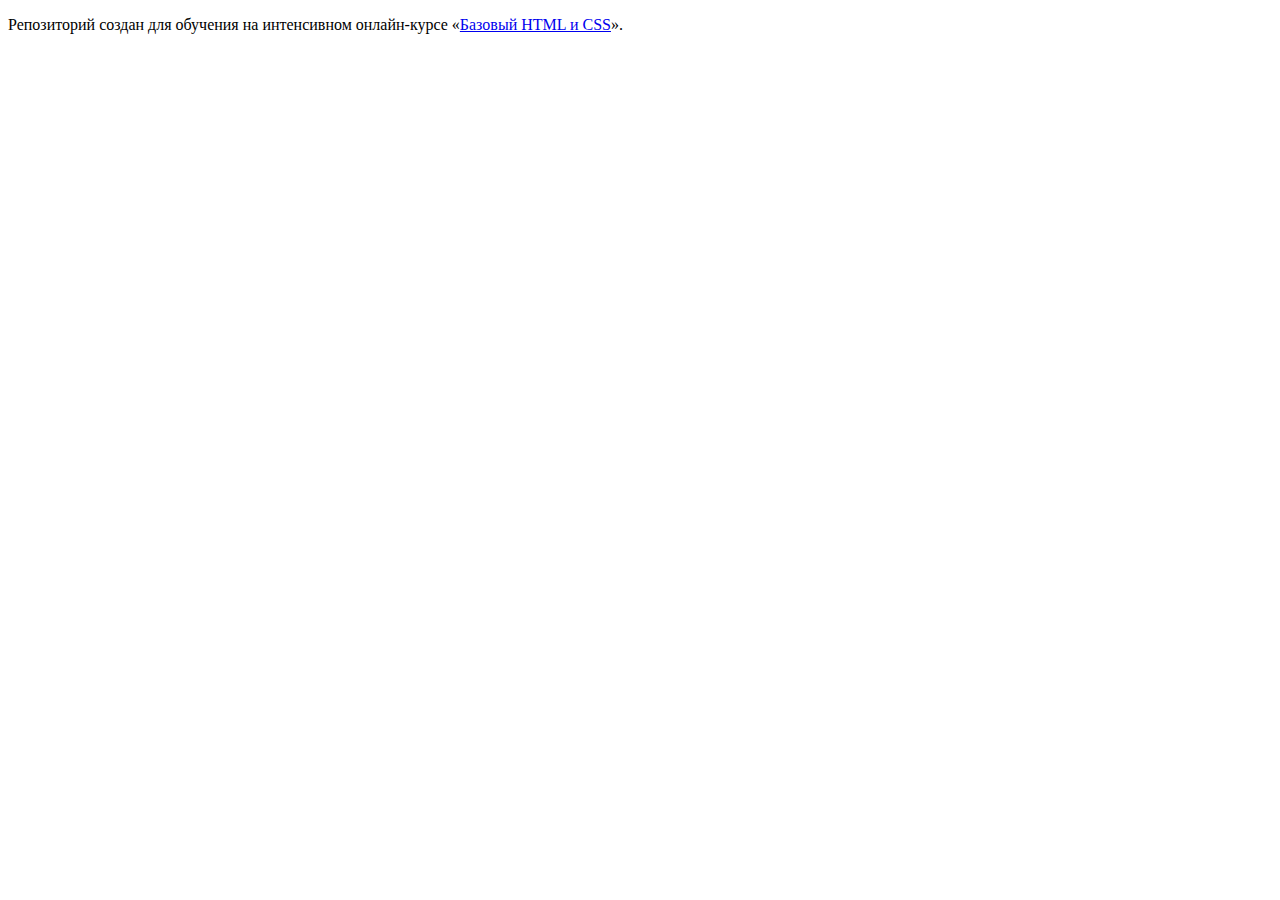
==== index.html @ eceef2c5 ":hatching_chick:" ====
<!DOCTYPE html>
<html lang="ru">
  <head>
    <meta charset="utf-8">
    <title>HTML Academy: Глейси</title>
  </head>
  <body>

    <p>Репозиторий создан для обучения на интенсивном онлайн‑курсе «<a href="https://htmlacademy.ru/intensive">Базовый HTML и CSS</a>».</p>

  </body>
</html>
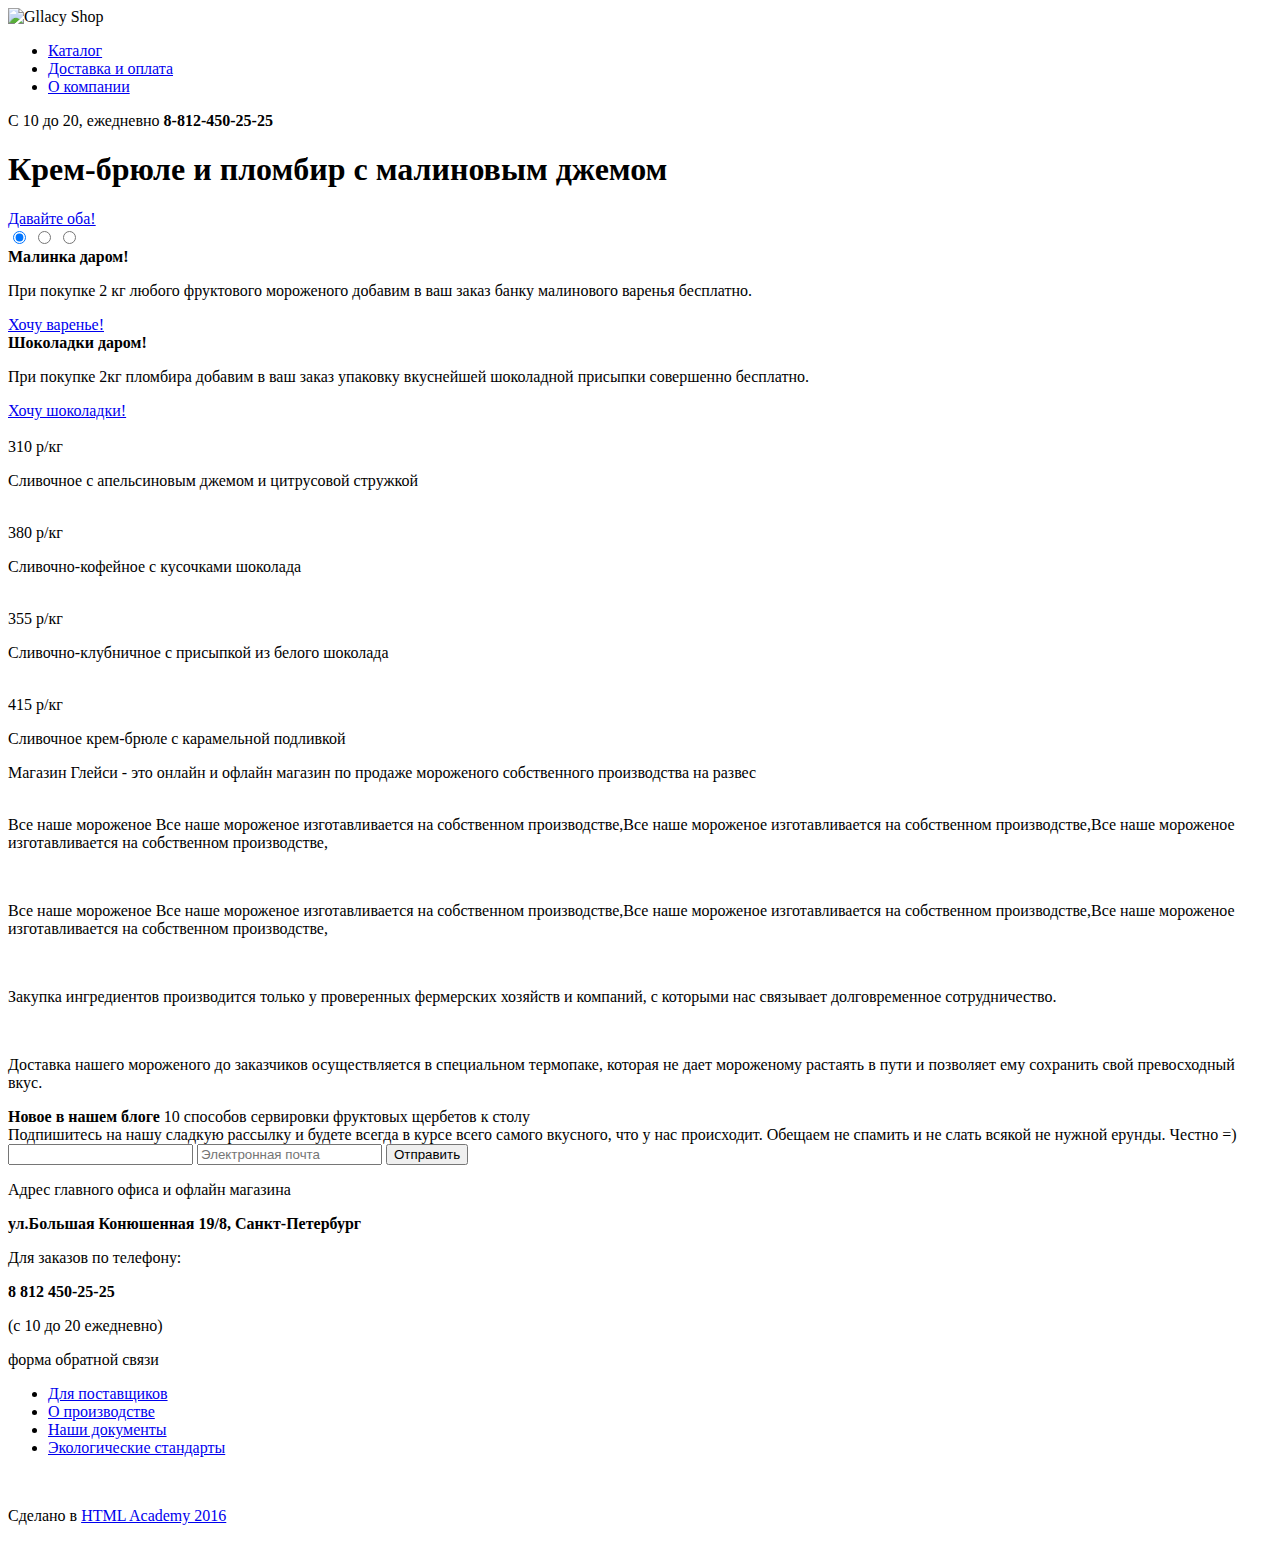
==== commit 2def6d0a: "Разметка" ====
--- a/index.html
+++ b/index.html
@@ -5,8 +5,162 @@
     <title>HTML Academy: Глейси</title>
   </head>
   <body>
+    <header class="main-header">
+      <div class="container">
+        <div class="logo-img">
+          <img src="#" alt="Gllacy Shop">
+        </div>
+        <nav>
+          <ul>
+            <li><a href="#">Каталог</a></li>
+            <li><a href="#">Доставка и оплата</a></li>
+            <li><a href="#">О компании</a></li>
+          </ul>
+        </nav>
+        <div class="search-block"></div>
+        <div class="login-block"></div>
+        <div class="basket-block"></div>
+        <p class="contact-info">
+          С 10 до 20, ежедневно
+          <b>8-812-450-25-25</b>
+        </p>
+        
+    </header>
+    <div class="container">
+      <h1>Крем-брюле и пломбир с малиновым джемом</h1>
+        <a href="#" class="btn">Давайте оба!</a>
+      
 
-    <p>Репозиторий создан для обучения на интенсивном онлайн‑курсе «<a href="https://htmlacademy.ru/intensive">Базовый HTML и CSS</a>».</p>
+    <div class="slider">
+            <input type="radio" id="btn-1" name="toggle" checked>
+            <input type="radio" id="btn-2" name="toggle">
+            <input type="radio" id="btn-3" name="toggle">
+            <div class="slider-controls">
+                <label for="btn-1"></label>
+                <label for="btn-2"></label>
+                <label for="btn-3"></label>
+         </div>
+            <div class="slides">
+               <div class="slide">
+                </div>
+               <div class="slide">
+                </div>
+               <div class="slide">
+                </div>
+            </div>
+    </div>
+
+    <div class="banner banner-left">
+      <b>Малинка даром!</b>
+      <p>При покупке 2 кг любого фруктового мороженого добавим
+        в ваш заказ банку малинового варенья бесплатно.</p>
+      <a href="#" class="btn">Хочу варенье!</a>
+    </div>
+    <div class="banner banner-right">
+      <b>Шоколадки даром!</b>
+      <p>При покупке 2кг пломбира добавим в ваш заказ упаковку
+        вкуснейшей шоколадной присыпки совершенно бесплатно.</p>
+      <a href="#" class="btn">Хочу шоколадки!</a>
+    </div>
+
+    <div class="products">
+      <div class="product"><img src="#" alt=""><img src="" alt="">
+        <div class="product-price">310 р/кг</div>
+        <p class="product-title">Сливочное с апельсиновым 
+          джемом и цитрусовой стружкой</p>
+      </div>
+      <div class="product"><img src="#" alt=""><img src="" alt="">
+        <div class="product-price">380 р/кг</div>
+        <p class="product-title">Сливочно-кофейное с кусочками 
+          шоколада</p>
+      </div>
+      <div class="product"><img src="#" alt=""><img src="" alt="">
+        <div class="product-price">355 р/кг</div>
+        <p class="product-title">Сливочно-клубничное с присыпкой 
+          из белого шоколада</p>
+      </div>
+      <div class="product"><img src="#" alt=""><img src="" alt="">
+        <div class="product-price">415 р/кг</div>
+        <p class="product-title">Сливочное крем-брюле с карамельной
+          подливкой</p>
+      </div>
+    </div>
+
+    <section class="about">
+      <div class="section-title">Магазин Глейси - это онлайн и офлайн 
+        магазин по продаже мороженого собственного производства на развес</div>
+        <div class="about-item"><img src="" alt="">
+          <p>Все наше мороженое Все наше мороженое изготавливается на собственном производстве,Все наше мороженое изготавливается на собственном производстве,Все наше мороженое изготавливается на собственном производстве,</p>
+        </div>
+        <div class="about-item"><img src="" alt="">
+          <p>Все наше мороженое Все наше мороженое изготавливается на собственном производстве,Все наше мороженое изготавливается на собственном производстве,Все наше мороженое изготавливается на собственном производстве,</p>
+        </div>
+        <div class="about-item"><img src="" alt="">
+          <p>Закупка ингредиентов  производится только у проверенных фермерских хозяйств и компаний, с которыми нас связывает долговременное сотрудничество.</p>
+        </div>
+        <div class="about-item"><img src="" alt="">
+          <p>Доставка нашего мороженого до заказчиков осуществляется в специальном термопаке, которая не дает мороженому растаять в пути и позволяет ему сохранить свой превосходный вкус.</p>
+        </div>
+    </section>
+
+    <div class="from-blog">
+      <b>Новое в нашем блоге</b>
+      <a class="from-blog-title">10 способов сервировки
+        фруктовых щербетов к столу</a>
+    </div>
+
+    <div class="subscribe">
+      Подпишитесь на нашу сладкую рассылку и будете всегда в курсе всего самого вкусного, что у нас происходит. Обещаем не спамить и не слать всякой не нужной ерунды. Честно =) 
+      <form action="#">
+        <input type="text">
+        <input class="text" type="text" id="check1" placeholder="Электронная почта">
+        <button class="btn">Отправить</button>
+      </form>
+    </div>
+
+    
+    <div id="map" class="map">               
+    </div>
+
+    <div class="contacts-map">
+      <p>Адрес главного офиса и офлайн магазина</p>
+      <b>ул.Большая Конюшенная 19/8, Санкт-Петербург</b>
+      <p>Для заказов по телефону:</p>
+      <b>8 812 450-25-25</b>
+      <p>(с 10 до 20 ежедневно)</p>
+
+      <div class="btn">форма обратной связи</div>
+    </div>
+    </div>
+
+    <footer class="main-footer">
+      <div class="container">
+      <div class="social">
+        <a href=""></a>
+        <a href=""></a>
+        <a href=""></a>
+        <a href=""></a>
+      </div>
+      
+
+      <div class="footer-nav">
+        <ul>
+          <li><a href="#">Для поставщиков</a></li>
+          <li><a href="#">О производстве</a></li>
+          <li><a href="#">Наши документы</a></li>
+          <li><a href="#">Экологические стандарты</a></li>
+        </ul>
+      </div>
+
+      <div class="dev">
+        <a href="" class="logo"><img src="" alt=""></a>
+        <p>Сделано в <a href="#">HTML Academy 2016</a></p>
+      </div>
+      </div>
+    </footer>
+
+
+
 
   </body>
 </html>
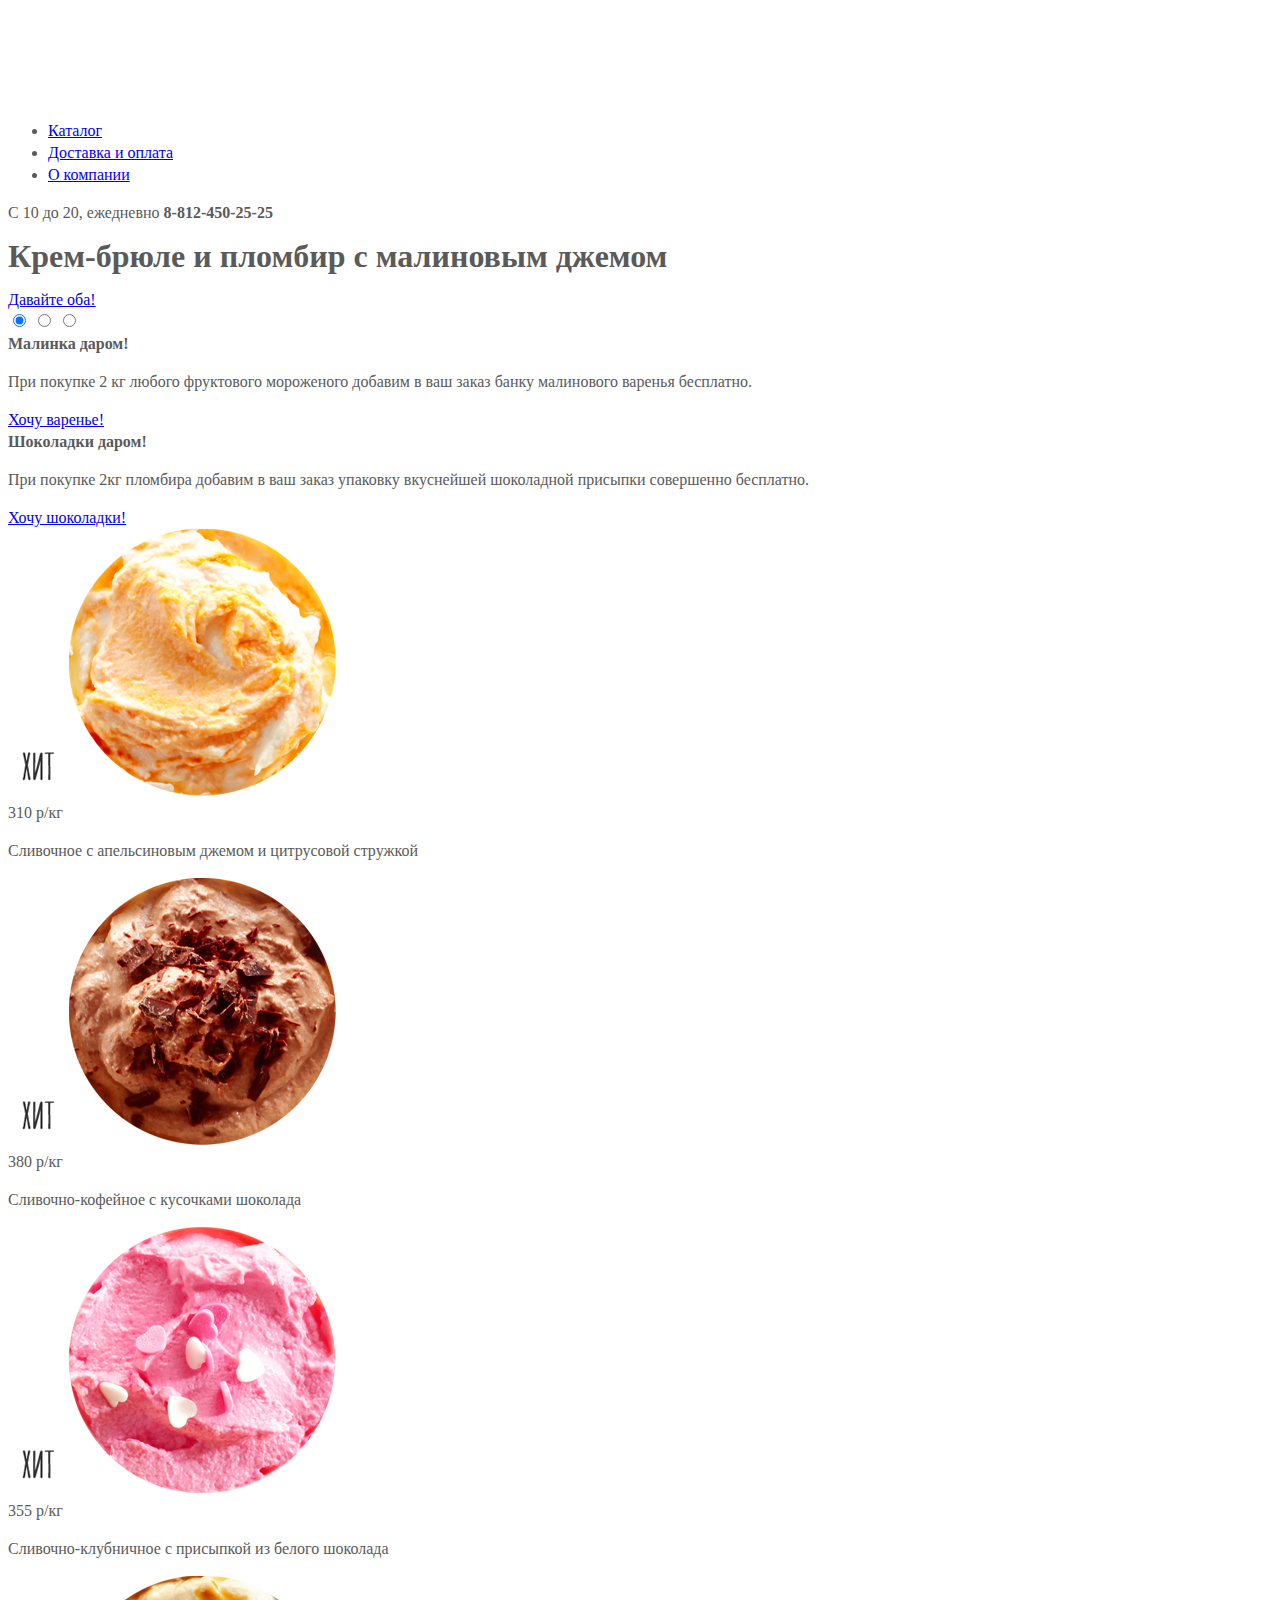
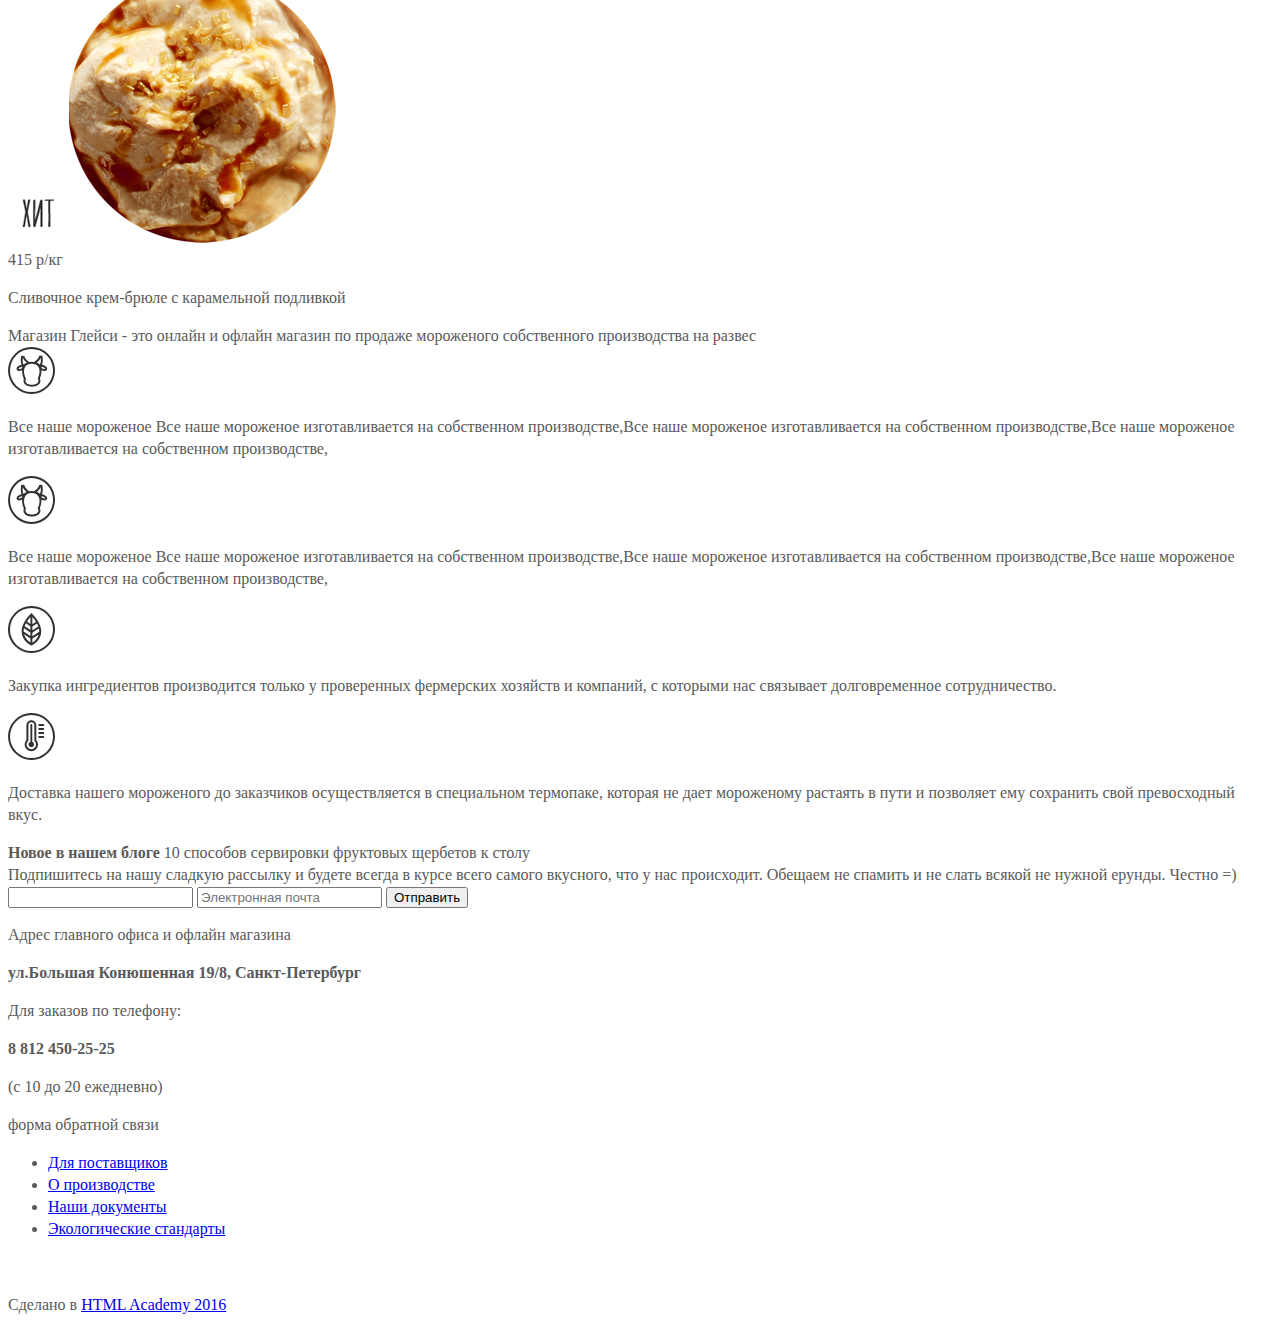
==== commit a062636a: "Нарезала макет" ====
--- a/index.html
+++ b/index.html
@@ -3,12 +3,13 @@
   <head>
     <meta charset="utf-8">
     <title>HTML Academy: Глейси</title>
+    <link href="css/style.css" rel="stylesheet">
   </head>
   <body>
     <header class="main-header">
       <div class="container">
         <div class="logo-img">
-          <img src="#" alt="Gllacy Shop">
+          <img src="img/logo.svg" alt="Gllacy Shop" width="160" height="90">
         </div>
         <nav>
           <ul>
@@ -64,22 +65,22 @@
     </div>
 
     <div class="products">
-      <div class="product"><img src="#" alt=""><img src="" alt="">
+      <div class="product"><img src="img/hit.png" alt=""><img src="img/1.png" alt="">
         <div class="product-price">310 р/кг</div>
         <p class="product-title">Сливочное с апельсиновым 
           джемом и цитрусовой стружкой</p>
       </div>
-      <div class="product"><img src="#" alt=""><img src="" alt="">
+      <div class="product"><img src="img/hit.png" alt=""><img src="img/2.png" alt="">
         <div class="product-price">380 р/кг</div>
         <p class="product-title">Сливочно-кофейное с кусочками 
           шоколада</p>
       </div>
-      <div class="product"><img src="#" alt=""><img src="" alt="">
+      <div class="product"><img src="img/hit.png" alt=""><img src="img/3.png" alt="">
         <div class="product-price">355 р/кг</div>
         <p class="product-title">Сливочно-клубничное с присыпкой 
           из белого шоколада</p>
       </div>
-      <div class="product"><img src="#" alt=""><img src="" alt="">
+      <div class="product"><img src="img/hit.png" alt=""><img src="img/4.png" alt="">
         <div class="product-price">415 р/кг</div>
         <p class="product-title">Сливочное крем-брюле с карамельной
           подливкой</p>
@@ -89,16 +90,16 @@
     <section class="about">
       <div class="section-title">Магазин Глейси - это онлайн и офлайн 
         магазин по продаже мороженого собственного производства на развес</div>
-        <div class="about-item"><img src="" alt="">
+        <div class="about-item"><img src="img/cow.svg" alt="">
           <p>Все наше мороженое Все наше мороженое изготавливается на собственном производстве,Все наше мороженое изготавливается на собственном производстве,Все наше мороженое изготавливается на собственном производстве,</p>
         </div>
-        <div class="about-item"><img src="" alt="">
+        <div class="about-item"><img src="img/cow.svg" alt="">
           <p>Все наше мороженое Все наше мороженое изготавливается на собственном производстве,Все наше мороженое изготавливается на собственном производстве,Все наше мороженое изготавливается на собственном производстве,</p>
         </div>
-        <div class="about-item"><img src="" alt="">
+        <div class="about-item"><img src="img/sheet.svg" alt="">
           <p>Закупка ингредиентов  производится только у проверенных фермерских хозяйств и компаний, с которыми нас связывает долговременное сотрудничество.</p>
         </div>
-        <div class="about-item"><img src="" alt="">
+        <div class="about-item"><img src="img/thermometer.svg" alt="">
           <p>Доставка нашего мороженого до заказчиков осуществляется в специальном термопаке, которая не дает мороженому растаять в пути и позволяет ему сохранить свой превосходный вкус.</p>
         </div>
     </section>
--- a/css/style.css
+++ b/css/style.css
@@ -0,0 +1,6 @@
+body {
+	font-size: 16px;
+	line-height: 22px;
+	color: #5a5a5a;
+	font-style: "Roboto", "Arial";
+}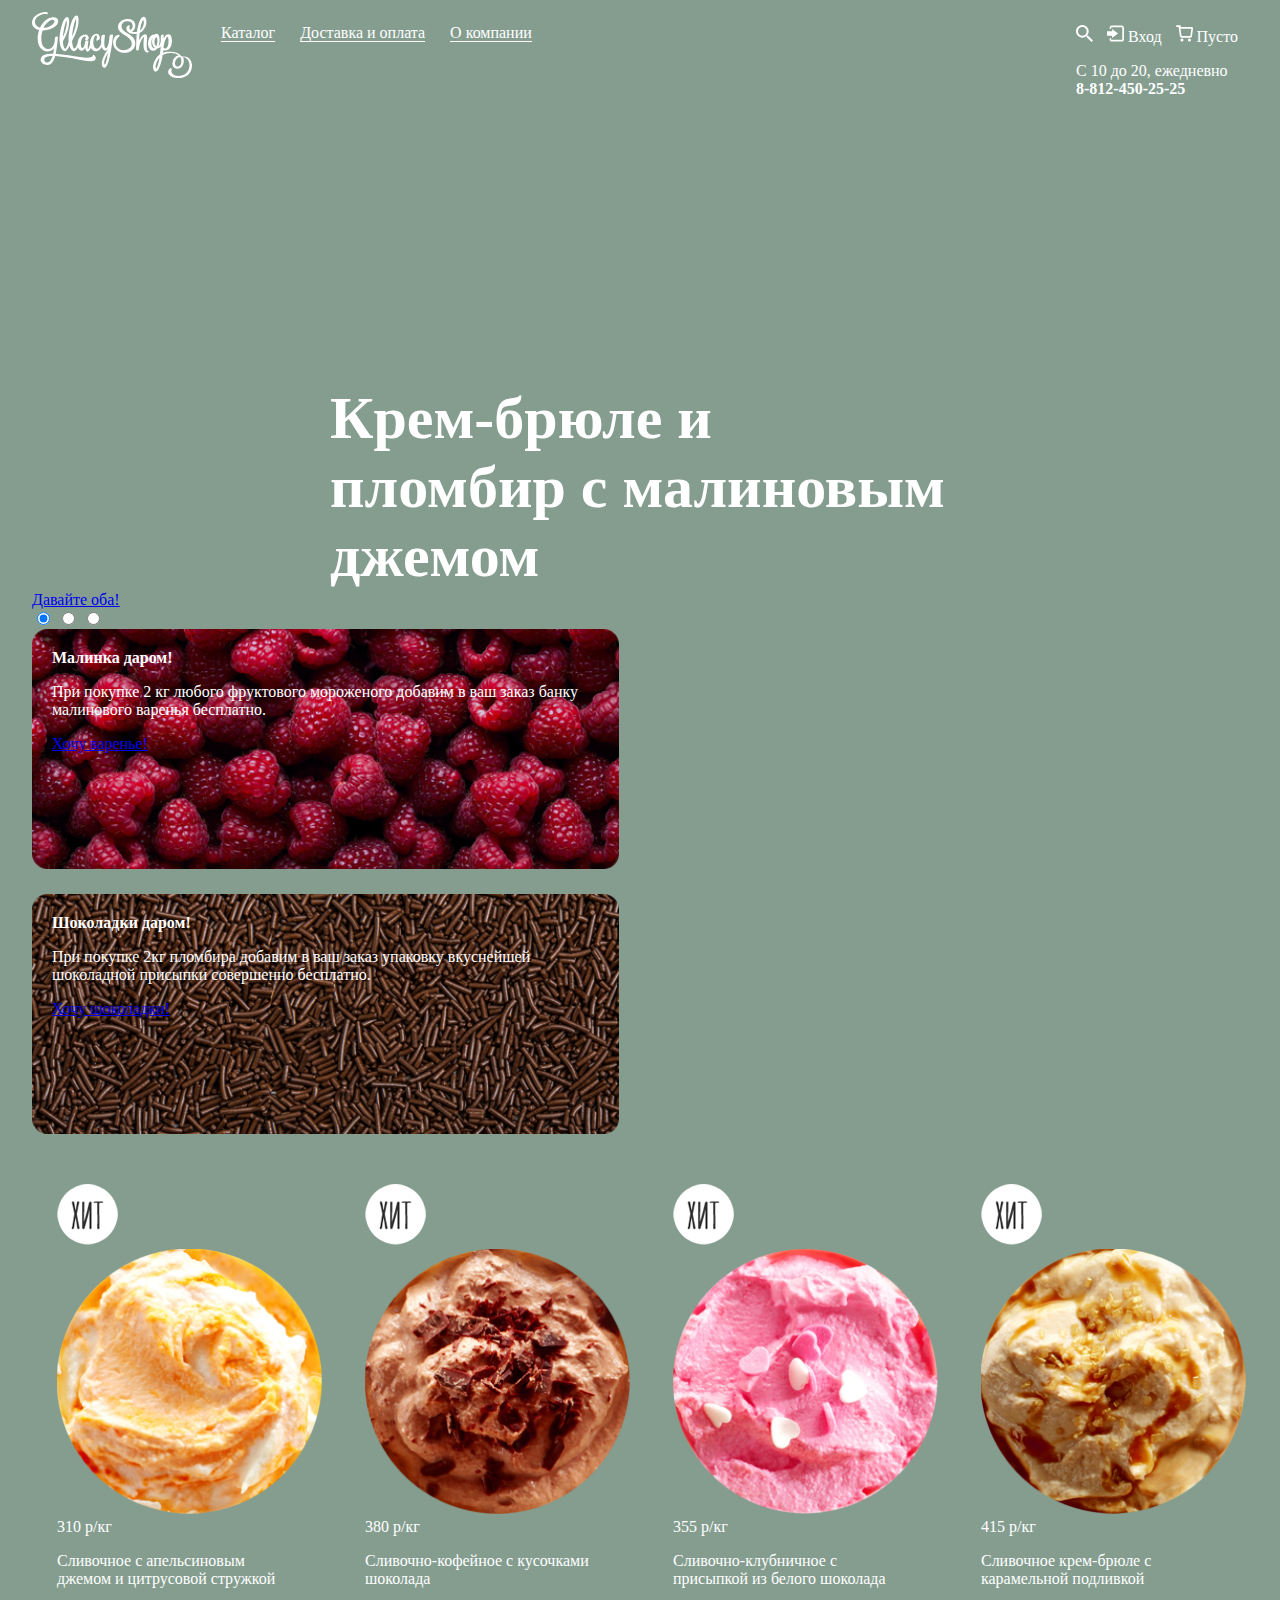
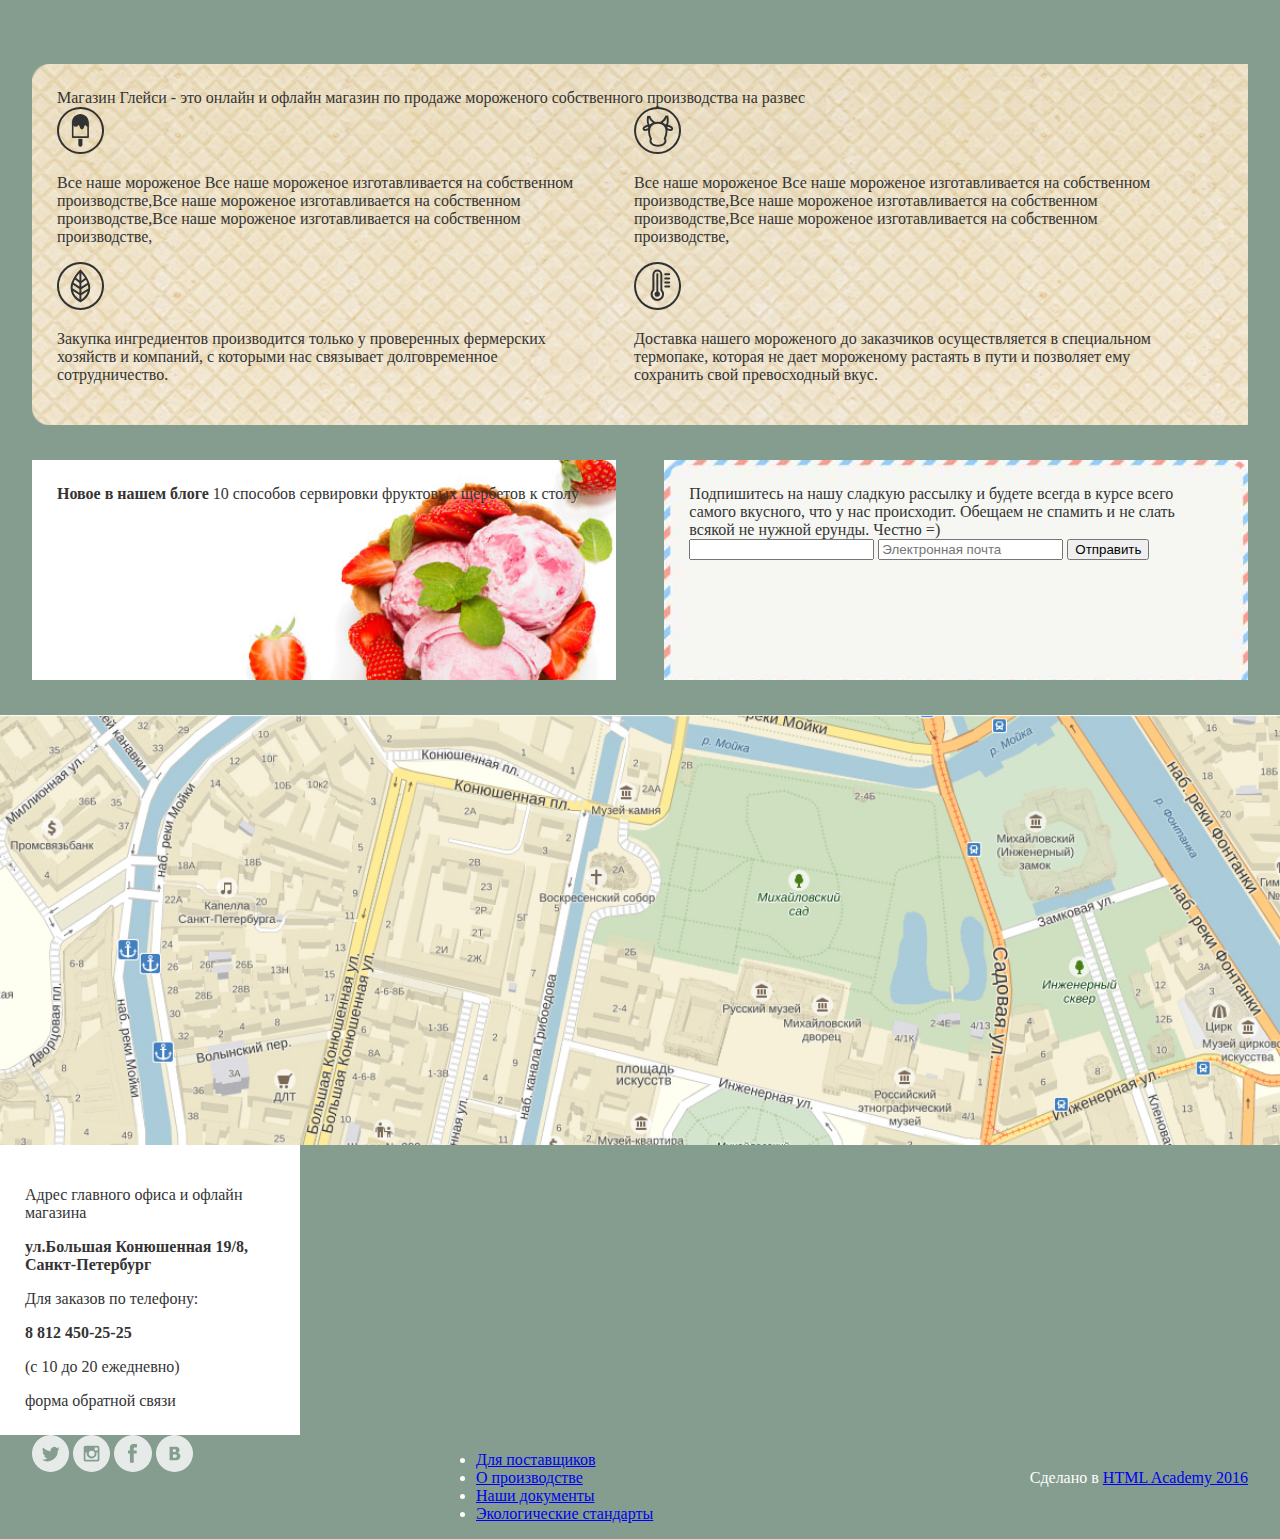
==== commit b8a1cafc: "Создала сетки" ====
--- a/index.html
+++ b/index.html
@@ -7,29 +7,41 @@
   </head>
   <body>
     <header class="main-header">
-      <div class="container">
+      <div class="container clearfix">
+        <div class="header-left">
         <div class="logo-img">
           <img src="img/logo.svg" alt="Gllacy Shop" width="160" height="90">
         </div>
-        <nav>
+        <nav class="main-navigation">
           <ul>
-            <li><a href="#">Каталог</a></li>
+            <li><a href="catalog.html">Каталог</a></li>
             <li><a href="#">Доставка и оплата</a></li>
             <li><a href="#">О компании</a></li>
           </ul>
         </nav>
-        <div class="search-block"></div>
-        <div class="login-block"></div>
-        <div class="basket-block"></div>
+        </div>
+        <div class="header-right">
+        <div class="header-right-block search-block">
+          <img src="img/lupa.svg" alt="search" width="17" height="17">
+        </div>
+        <div class="header-right-block login-block">
+          <img src="img/into.svg" alt="search" width="17" height="17">
+          <span>Вход</span>
+        </div>
+        <div class="header-right-block basket-block">
+          <img src="img/basket.svg" alt="search" width="17" height="17">
+          <span>Пусто</span>
+        </div>    
         <p class="contact-info">
-          С 10 до 20, ежедневно
+          С 10 до 20, ежедневно <br>
           <b>8-812-450-25-25</b>
         </p>
+        </div>
         
     </header>
-    <div class="container">
+    <div class="container clearfix">
       <h1>Крем-брюле и пломбир с малиновым джемом</h1>
-        <a href="#" class="btn">Давайте оба!</a>
+        <a href="#" class="btn main-btn">Давайте оба!</a>
       
 
     <div class="slider">
@@ -65,22 +77,22 @@
     </div>
 
     <div class="products">
-      <div class="product"><img src="img/hit.png" alt=""><img src="img/1.png" alt="">
+      <div class="product"><img src="img/hit.png" alt=""><img src="img/1.png" width="265" height="265" alt="">
         <div class="product-price">310 р/кг</div>
         <p class="product-title">Сливочное с апельсиновым 
           джемом и цитрусовой стружкой</p>
       </div>
-      <div class="product"><img src="img/hit.png" alt=""><img src="img/2.png" alt="">
+      <div class="product"><img src="img/hit.png" alt=""><img src="img/2.png" width="265" height="265" alt="">
         <div class="product-price">380 р/кг</div>
         <p class="product-title">Сливочно-кофейное с кусочками 
           шоколада</p>
       </div>
-      <div class="product"><img src="img/hit.png" alt=""><img src="img/3.png" alt="">
+      <div class="product"><img src="img/hit.png" alt=""><img src="img/3.png" width="265" height="265" alt="">
         <div class="product-price">355 р/кг</div>
         <p class="product-title">Сливочно-клубничное с присыпкой 
           из белого шоколада</p>
       </div>
-      <div class="product"><img src="img/hit.png" alt=""><img src="img/4.png" alt="">
+      <div class="product"><img src="img/hit.png" alt=""><img src="img/4.png" width="265" height="265" alt="">
         <div class="product-price">415 р/кг</div>
         <p class="product-title">Сливочное крем-брюле с карамельной
           подливкой</p>
@@ -90,7 +102,7 @@
     <section class="about">
       <div class="section-title">Магазин Глейси - это онлайн и офлайн 
         магазин по продаже мороженого собственного производства на развес</div>
-        <div class="about-item"><img src="img/cow.svg" alt="">
+        <div class="about-item"><img src="img/icecream.svg" alt="">
           <p>Все наше мороженое Все наше мороженое изготавливается на собственном производстве,Все наше мороженое изготавливается на собственном производстве,Все наше мороженое изготавливается на собственном производстве,</p>
         </div>
         <div class="about-item"><img src="img/cow.svg" alt="">
@@ -104,6 +116,7 @@
         </div>
     </section>
 
+    <div class="clearfix">
     <div class="from-blog">
       <b>Новое в нашем блоге</b>
       <a class="from-blog-title">10 способов сервировки
@@ -118,8 +131,10 @@
         <button class="btn">Отправить</button>
       </form>
     </div>
+    </div>
 
-    
+    </div>
+
     <div id="map" class="map">               
     </div>
 
@@ -132,15 +147,15 @@
 
       <div class="btn">форма обратной связи</div>
     </div>
-    </div>
+    
 
-    <footer class="main-footer">
+    <footer class="main-footer clearfix">
       <div class="container">
       <div class="social">
-        <a href=""></a>
-        <a href=""></a>
-        <a href=""></a>
-        <a href=""></a>
+        <a href=""><img src="img/tw.svg" alt=""></a>
+        <a href=""><img src="img/inst.svg" alt=""></a>
+        <a href=""><img src="img/fb.svg" alt=""></a>
+        <a href=""><img src="img/vk.svg" alt=""></a>
       </div>
       
 
--- a/css/style.css
+++ b/css/style.css
@@ -1,6 +1,234 @@
+@charset "UTF-8";
+
+ @font-face {
+  font-family: 'symbols-nerds';
+  src: url('../fonts/symbols-nerds.eot?27841936');
+  src: url('../fonts/symbols-nerds.eot?27841936#iefix') format('embedded-opentype'),
+       url('../fonts/symbols-nerds.woff?27841936') format('woff'),
+       url('../fonts/symbols-nerds.ttf?27841936') format('truetype'),
+       url('../fonts/symbols-nerds.svg?27841936#symbols-nerds') format('svg');
+  font-weight: normal;
+  font-style: normal;
+}
+
+@font-face {
+    font-family: 'robotobold';
+    src: url('../fonts/roboto/roboto-bold.eot');
+    src: url('../fonts/roboto/roboto-bold.eot?#iefix') format('embedded-opentype'),
+         url('../fonts/roboto/roboto-bold.woff') format('woff'),
+         url('../fonts/roboto/roboto-bold.ttf') format('truetype');
+    font-weight: bold;
+    font-style: normal;
+
+}
+
+@font-face {
+    font-family: 'roboto_medium';
+    src: url('../fonts/roboto/roboto-medium.eot');
+    src: url('../fonts/roboto/roboto-medium.eot?#iefix') format('embedded-opentype'),
+         url('../fonts/roboto/roboto-medium.woff') format('woff'),
+         url('../fonts/roboto/roboto-medium.ttf') format('truetype');
+    font-weight: normal;
+    font-style: normal;
+
+}
+
+@font-face {
+    font-family: 'Roboto';
+    src: url('../fonts/roboto/roboto-regular.eot');
+    src: url('../fonts/roboto/roboto-regular.eot?#iefix') format('embedded-opentype'),
+         url('../fonts/roboto/roboto-regular.woff') format('woff'),
+         url('../fonts/roboto/roboto-regular.ttf') format('truetype');
+    font-weight: normal;
+    font-style: normal;
+
+}
+
 body {
+  margin: 0px;
 	font-size: 16px;
-	line-height: 22px;
-	color: #5a5a5a;
+	color: white;
 	font-style: "Roboto", "Arial";
+	background: #849d8f;
+}
+
+.container {
+	width: 95%;
+	margin:0 auto;
+}
+
+.clearfix:after{
+  content: '';
+  display: table;
+  clear: both;
+}
+
+.header-left {
+    float: left;
+}
+
+.header-right{
+    float:right;
+    display: inline-block;
+    vertical-align: top;
+}
+
+.logo-img {
+  display: inline-block;	
+  vertical-align: top;
+  margin-right: 25px;
+}
+
+.main-navigation {
+  display: inline-block;  
+}
+
+.main-navigation a{
+    text-decoration: none;
+    color: white;
+    border-bottom: 1px white solid;
+
+}
+
+.main-navigation ul{
+    margin:0;
+    padding:0;
+    list-style:none;
+    font-size: 0px;
+
+}
+
+.main-navigation li  {
+  display: inline-block;  
+  vertical-align: top;
+  margin-right: 25px;
+  margin-top: 10px;
+  font-size: 16px;
+}
+
+.header-right-block {
+  display: inline-block;
+  vertical-align: top;
+  margin-right: 10px;
+  margin-top: 25px;
+}
+
+h1 {
+  font-size: 60px;
+  width: 51%;
+  margin: 0 auto;
+  margin-top: 270px;
+}
+
+.banner {
+  display: inline-block;
+  vertical-align: top;
+  width: 45%;
+  padding: 20px;
+  min-height: 225px;
+}
+
+.banner-left {
+  margin-right: 3.4%;
+  background: url("../img/raspberries.png") no-repeat;
+  background-size: 100%;
+}
+
+.banner-right {
+  background: url("../img/chocolate.png") no-repeat;
+  background-size: 100%; 
+}
+
+.product {
+  display: inline-block;
+  vertical-align: top;
+  width: 24%;
+  box-sizing:border-box;
+  margin-right: 1%;
+  padding: 25px;
+}
+
+.product:nth-child(4) {
+  margin-right: 0;
+}
+
+.product:nth-child(8) {
+  margin-right: 0;
+}
+
+.product:nth-child(12) {
+  margin-right: 0;
+}
+
+.products {
+  margin-bottom: 35px;
+}
+
+.about {
+  background: url("../img/wafer.png") no-repeat;
+  background-size: cover;
+  padding: 25px;
+  color: #343434;
+  margin-bottom: 35px;
+}
+
+.about-item {
+  width: 47%;
+  display: inline-block;
+  margin-right: 25px;
+}
+
+.from-blog {
+  float: left;
+  width: 48%;
+  box-sizing: border-box;
+  min-height: 220px;
+  padding: 25px;
+  margin-right: 2%;
+  margin-bottom: 35px;
+  background: url("../img/strawberry.jpg") no-repeat;
+  background-size: cover;
+  color: #343434;
+}
+
+.subscribe {
+  float: right;
+  width: 48%;
+  box-sizing: border-box;
+  min-height: 220px;
+  padding: 25px;
+  margin-bottom: 35px;
+  background: url("../img/post.jpg") no-repeat;
+  background-size: cover;
+  color: #343434;
+}
+
+.map {
+  min-height: 430px;
+  background: url("../img/map.jpg") no-repeat;
+  background-size: cover;
+}
+
+.contacts-map {
+  width: 250px;
+  padding: 25px;
+  color: #343434;
+  background: white;
+}
+
+.social {
+  float: left;
+  margin-right: 20%;
+}
+
+.footer-nav {
+  float: left;
+}
+
+.dev {
+  float: right;
+}
+
+.pagination {
+  float: right;
 }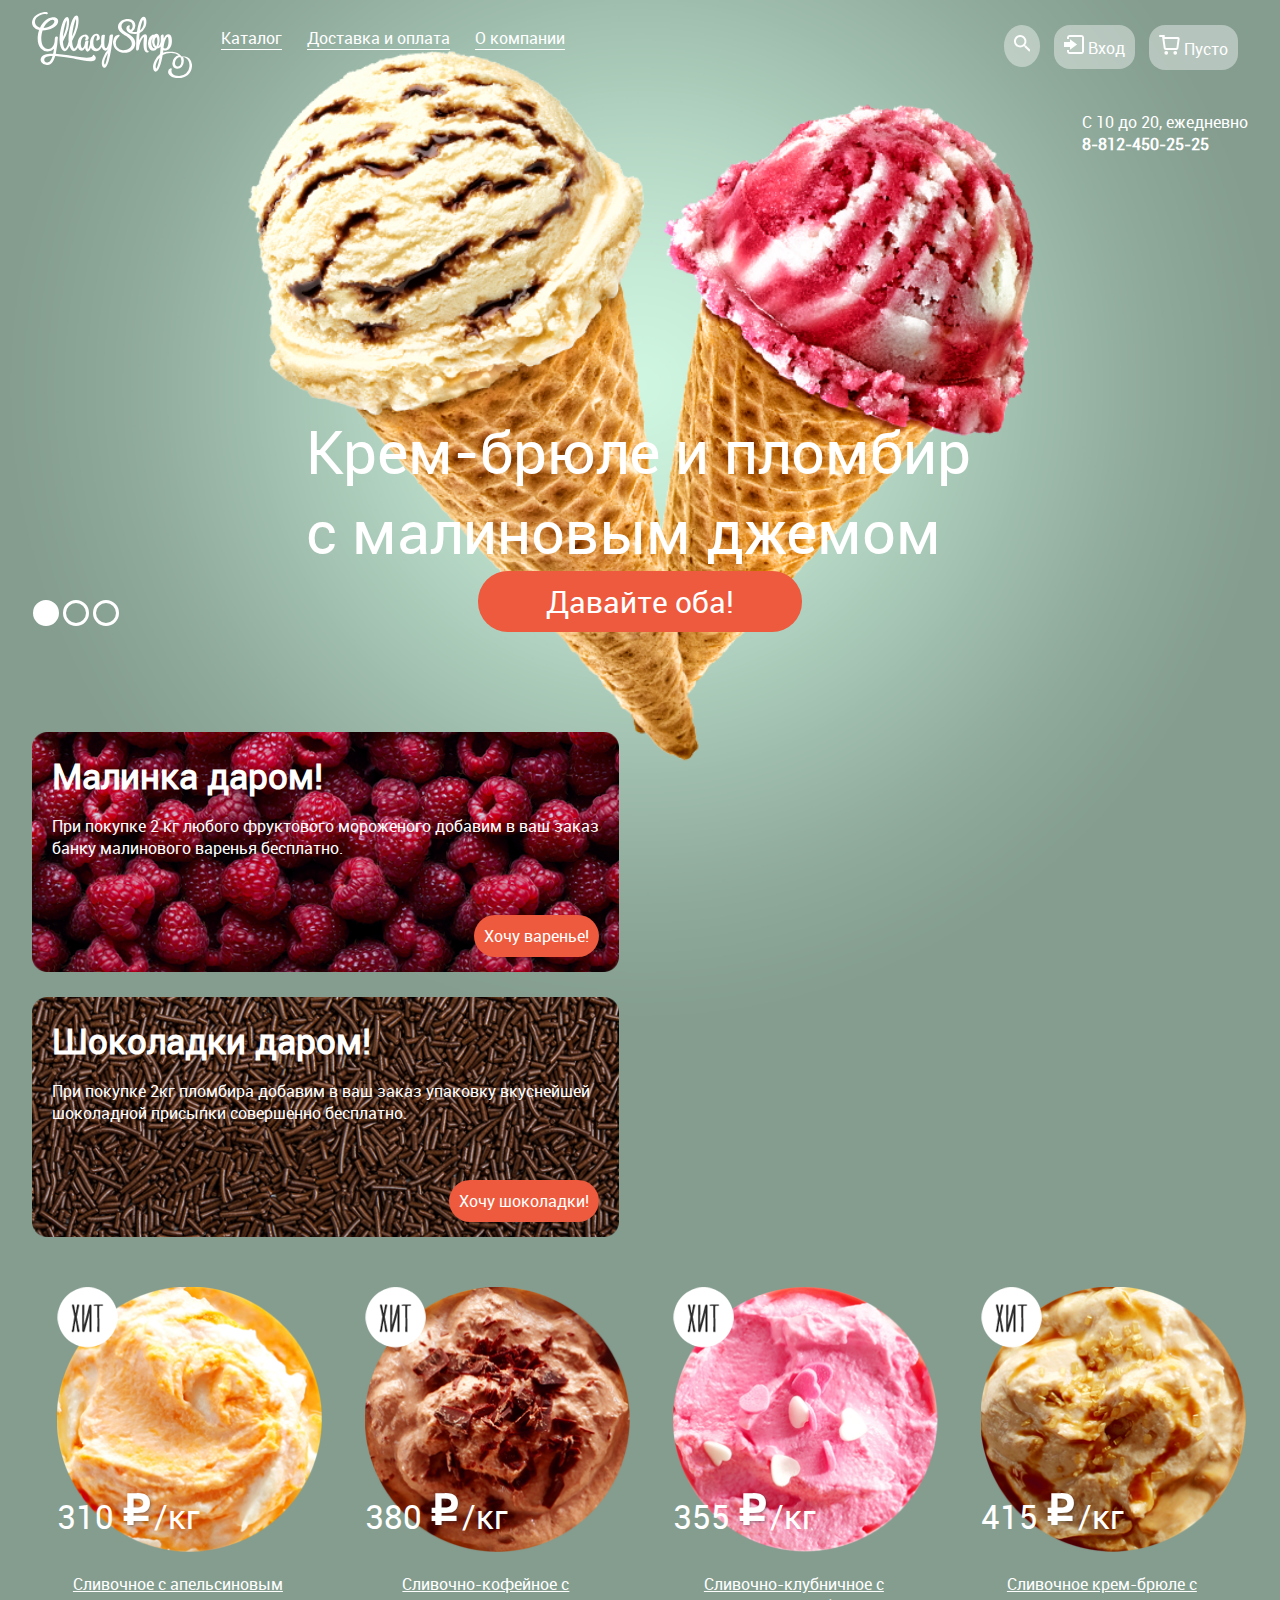
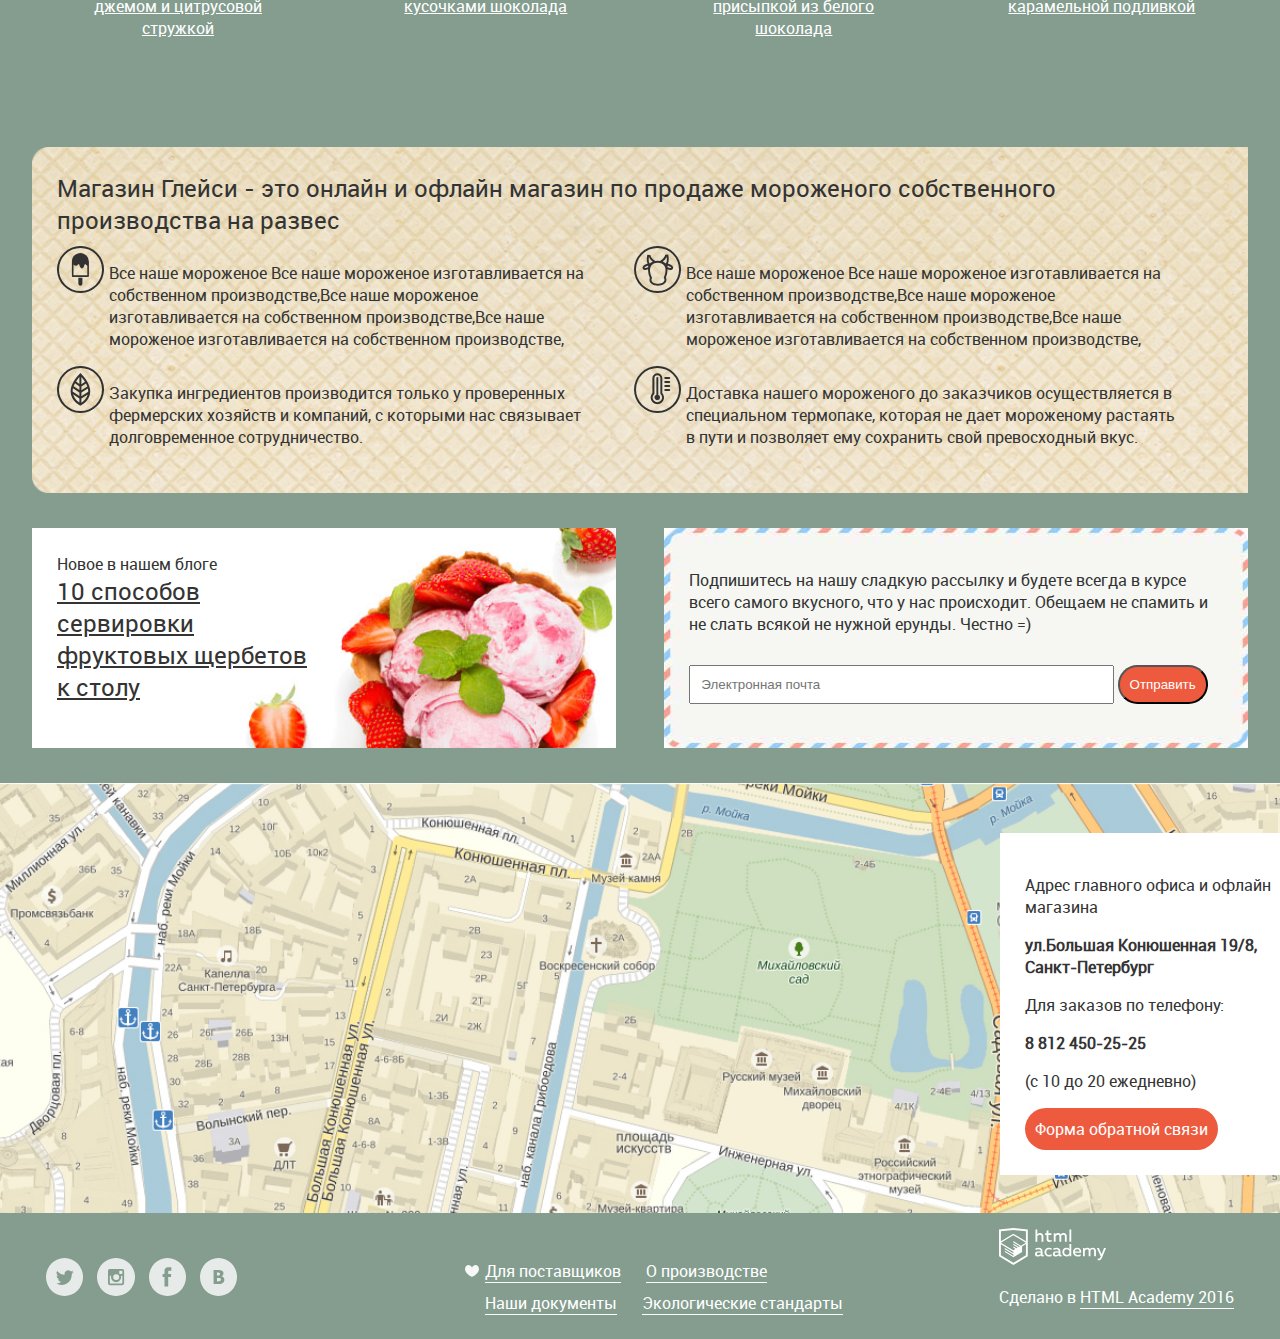
==== commit 8829d5c2: "Оформлен контент" ====
--- a/index.html
+++ b/index.html
@@ -6,43 +6,6 @@
     <link href="css/style.css" rel="stylesheet">
   </head>
   <body>
-    <header class="main-header">
-      <div class="container clearfix">
-        <div class="header-left">
-        <div class="logo-img">
-          <img src="img/logo.svg" alt="Gllacy Shop" width="160" height="90">
-        </div>
-        <nav class="main-navigation">
-          <ul>
-            <li><a href="catalog.html">Каталог</a></li>
-            <li><a href="#">Доставка и оплата</a></li>
-            <li><a href="#">О компании</a></li>
-          </ul>
-        </nav>
-        </div>
-        <div class="header-right">
-        <div class="header-right-block search-block">
-          <img src="img/lupa.svg" alt="search" width="17" height="17">
-        </div>
-        <div class="header-right-block login-block">
-          <img src="img/into.svg" alt="search" width="17" height="17">
-          <span>Вход</span>
-        </div>
-        <div class="header-right-block basket-block">
-          <img src="img/basket.svg" alt="search" width="17" height="17">
-          <span>Пусто</span>
-        </div>    
-        <p class="contact-info">
-          С 10 до 20, ежедневно <br>
-          <b>8-812-450-25-25</b>
-        </p>
-        </div>
-        
-    </header>
-    <div class="container clearfix">
-      <h1>Крем-брюле и пломбир с малиновым джемом</h1>
-        <a href="#" class="btn main-btn">Давайте оба!</a>
-      
 
     <div class="slider">
             <input type="radio" id="btn-1" name="toggle" checked>
@@ -52,16 +15,74 @@
                 <label for="btn-1"></label>
                 <label for="btn-2"></label>
                 <label for="btn-3"></label>
-         </div>
-            <div class="slides">
-               <div class="slide">
-                </div>
-               <div class="slide">
-                </div>
-               <div class="slide">
-                </div>
-            </div>
-    </div>
+           </div>
+    <div class="slide-wrapper">
+    <header class="main-header">
+      <div class="container clearfix">
+        <div class="header-left">
+        <div class="logo-img">
+          <img src="img/logo.svg" alt="Gllacy Shop" width="160" height="90">
+        </div>
+        <nav class="main-navigation">
+          <ul>
+            <li><a href="catalog.html">Каталог</a></li>
+            <li><a href="#">Доставка и оплата</a></li>
+            <li><a href="#">О компании</a></li>
+          </ul>
+        </nav>
+        </div>
+        <div class="header-right">
+        <a href="#" class="header-right-block search-block">
+           <svg xmlns="http://www.w3.org/2000/svg" width="16.687" height="16.688" viewBox="0 0 16.687 16.688"><path id="Лупа" class="cls-1" fill="#ffffff" d="M11.936 10.497h-.755l-.263-.26a6.212 6.212 0 1 0-.675.674l.263.263v.755l4.773 4.76 1.423-1.422zm-5.73 0a4.29 4.29 0 1 1 4.3-4.29 4.294 4.294 0 0 1-4.3 4.29z"/></svg>
+        </a>
+        <a class="header-right-block login-block">
+          <svg xmlns="http://www.w3.org/2000/svg" width="20.063" height="19" viewBox="0 0 20.063 19">
+  <defs>
+    <style>
+      .cls-1 {
+        fill: #fff;
+        fill-opacity: 0.99;
+        fill-rule: evenodd;
+      }
+    </style>
+  </defs>
+  <path id="Вход" class="cls-1" d="M973,32.968v-0.96a3,3,0,0,1,3-3h11.059a3,3,0,0,1,3,3V44.986a3,3,0,0,1-3,3H976a3,3,0,0,1-3-3V44h2v2h13V31H975v1.968h-2Zm-3,8.046h6.029v2.743l7.027-5.3-7.027-5.3V35.9H970v5.114Z" transform="translate(-970 -29)"/>
+</svg>
+          <span>Вход</span>
+        </a>
+        <a class="header-right-block basket-block">
+          <svg xmlns="http://www.w3.org/2000/svg" width="20.63" height="19.719" viewBox="0 0 20.63 19.719">
+  <defs>
+    <style>
+      .cls-1 {
+        fill: #fff;
+        fill-rule: evenodd;
+      }
+    </style>
+  </defs>
+  <path id="Корзина" class="cls-1" d="M1092.58,33.46l-1.21,8.912a2.025,2.025,0,0,1-1.88,1.635h-10.88a2.025,2.025,0,0,1-1.88-1.635l-1.47-10.287a3.738,3.738,0,0,1-.13-1.055H1073a1,1,0,0,1,0-2h4a0.992,0.992,0,0,1,.1,1.98h13.97C1092.17,31.01,1092.84,32.141,1092.58,33.46Zm-13.85,8.518-1.31-9h13.2l-0.03.2-1.18,8.788a0.033,0.033,0,0,0-.01.014h-10.67Zm0.52,3.009a1.874,1.874,0,1,1-1.88,1.874A1.874,1.874,0,0,1,1079.25,44.987Zm9,0a1.874,1.874,0,1,1-1.88,1.874A1.874,1.874,0,0,1,1088.25,44.987Z" transform="translate(-1072 -29.031)"/>
+</svg>
+          <span>Пусто</span>
+        </a> 
+        </div>   
+        <p class="contact-info">
+          С 10 до 20, ежедневно <br>
+          <b>8-812-450-25-25</b>
+        </p>
+        
+        
+    </header>
+    <div class="container clearfix">
+      <div class="titles">
+      <div class="main-title">Крем-брюле и пломбир с малиновым джемом</div>
+      <!--<div class="main-title">Шоколадный пломбир и лимонный щербет</div>
+      <div class="main-title">Пломбир с помадкой и клубничный щербет</div>!-->
+      </div>
+
+        <a href="#" class="btn main-btn">Давайте оба!</a>
+      
+
+    
 
     <div class="banner banner-left">
       <b>Малинка даром!</b>
@@ -77,25 +98,29 @@
     </div>
 
     <div class="products">
-      <div class="product"><img src="img/hit.png" alt=""><img src="img/1.png" width="265" height="265" alt="">
-        <div class="product-price">310 р/кг</div>
+      <div class="product"><img class="hit" src="img/hit.png" alt=""><img src="img/1.png" width="265" height="265" alt="">
+        <div class="product-price">310 <img src="img/rub.svg" alt="">/кг</div>
         <p class="product-title">Сливочное с апельсиновым 
           джемом и цитрусовой стружкой</p>
-      </div>
-      <div class="product"><img src="img/hit.png" alt=""><img src="img/2.png" width="265" height="265" alt="">
-        <div class="product-price">380 р/кг</div>
+          <a href="#" class="btn btn-product">Быстрый просмотр</a>
+      </div>
+      <div class="product"><img class="hit" src="img/hit.png" alt=""><img src="img/2.png" width="265" height="265" alt="">
+        <div class="product-price">380 <img src="img/rub.svg" alt="">/кг</div>
         <p class="product-title">Сливочно-кофейное с кусочками 
           шоколада</p>
-      </div>
-      <div class="product"><img src="img/hit.png" alt=""><img src="img/3.png" width="265" height="265" alt="">
-        <div class="product-price">355 р/кг</div>
+        <a href="#" class="btn btn-product">Быстрый просмотр</a>
+      </div>
+      <div class="product"><img class="hit" src="img/hit.png" alt=""><img src="img/3.png" width="265" height="265" alt="">
+        <div class="product-price">355 <img src="img/rub.svg" alt="">/кг</div>
         <p class="product-title">Сливочно-клубничное с присыпкой 
           из белого шоколада</p>
-      </div>
-      <div class="product"><img src="img/hit.png" alt=""><img src="img/4.png" width="265" height="265" alt="">
-        <div class="product-price">415 р/кг</div>
+        <a href="#" class="btn btn-product">Быстрый просмотр</a>
+      </div>
+      <div class="product"><img class="hit" src="img/hit.png" alt=""><img src="img/4.png" width="265" height="265" alt="">
+        <div class="product-price">415 <img src="img/rub.svg" alt="">/кг</div>
         <p class="product-title">Сливочное крем-брюле с карамельной
           подливкой</p>
+        <a href="#" class="btn btn-product">Быстрый просмотр</a>
       </div>
     </div>
 
@@ -118,15 +143,14 @@
 
     <div class="clearfix">
     <div class="from-blog">
-      <b>Новое в нашем блоге</b>
+      Новое в нашем блоге</br>
       <a class="from-blog-title">10 способов сервировки
         фруктовых щербетов к столу</a>
     </div>
 
     <div class="subscribe">
-      Подпишитесь на нашу сладкую рассылку и будете всегда в курсе всего самого вкусного, что у нас происходит. Обещаем не спамить и не слать всякой не нужной ерунды. Честно =) 
+      <p>Подпишитесь на нашу сладкую рассылку и будете всегда в курсе всего самого вкусного, что у нас происходит. Обещаем не спамить и не слать всякой не нужной ерунды. Честно =) </p>
       <form action="#">
-        <input type="text">
         <input class="text" type="text" id="check1" placeholder="Электронная почта">
         <button class="btn">Отправить</button>
       </form>
@@ -135,9 +159,7 @@
 
     </div>
 
-    <div id="map" class="map">               
-    </div>
-
+    <div id="map" class="map"> 
     <div class="contacts-map">
       <p>Адрес главного офиса и офлайн магазина</p>
       <b>ул.Большая Конюшенная 19/8, Санкт-Петербург</b>
@@ -145,9 +167,9 @@
       <b>8 812 450-25-25</b>
       <p>(с 10 до 20 ежедневно)</p>
 
-      <div class="btn">форма обратной связи</div>
-    </div>
-    
+      <div class="btn">Форма обратной связи</div>
+    </div>              
+    </div>
 
     <footer class="main-footer clearfix">
       <div class="container">
@@ -160,6 +182,7 @@
       
 
       <div class="footer-nav">
+        <img src="img/heart.svg" alt="">
         <ul>
           <li><a href="#">Для поставщиков</a></li>
           <li><a href="#">О производстве</a></li>
@@ -169,11 +192,13 @@
       </div>
 
       <div class="dev">
-        <a href="" class="logo"><img src="" alt=""></a>
+        <img src="img/logohtml.svg" alt="">
         <p>Сделано в <a href="#">HTML Academy 2016</a></p>
       </div>
       </div>
     </footer>
+    </div>
+    </div>
 
 
 
--- a/css/style.css
+++ b/css/style.css
@@ -48,8 +48,8 @@
   margin: 0px;
 	font-size: 16px;
 	color: white;
-	font-style: "Roboto", "Arial";
-	background: #849d8f;
+	font-family: "Roboto", "Arial";
+  background: #849d8f;
 }
 
 .container {
@@ -69,8 +69,6 @@
 
 .header-right{
     float:right;
-    display: inline-block;
-    vertical-align: top;
 }
 
 .logo-img {
@@ -79,15 +77,48 @@
   margin-right: 25px;
 }
 
+
+
 .main-navigation {
   display: inline-block;  
 }
 
 .main-navigation a{
-    text-decoration: none;
-    color: white;
-    border-bottom: 1px white solid;
-
+  text-decoration: none;
+  color: white;
+  border-bottom: 1px white solid;
+}
+
+.main-navigation a:hover{
+  padding: 10px;
+  background: white;
+  color: #343434;
+  border-bottom: none;
+  border-radius: 1em/1em;
+}
+
+.main-navigation a:active{
+  padding: 10px;
+  background: #d07058;
+  color: #fff;
+  border-bottom: none;
+  border-radius: 1em/1em;
+}
+
+.main-navigation .active{
+  padding: 10px;
+  background: #d07058;
+  color: #fff;
+  border-bottom: none;
+  border-radius: 1em/1em;
+}
+
+.main-navigation .active:hover{
+  padding: 10px;
+  background: #d07058;
+  color: #343434;
+  border-bottom: none;
+  border-radius: 1em/1em;
 }
 
 .main-navigation ul{
@@ -95,7 +126,6 @@
     padding:0;
     list-style:none;
     font-size: 0px;
-
 }
 
 .main-navigation li  {
@@ -111,13 +141,127 @@
   vertical-align: top;
   margin-right: 10px;
   margin-top: 25px;
-}
-
-h1 {
+  background:  rgba(255, 255, 255, 0.4);
+  padding: 10px;
+  border-radius: 1em/1em;
+}
+
+.header-right-block:hover {
+  background: white;
+  color: #343434;
+}
+
+.header-right-block:hover .cls-1   { 
+  fill: #343434;
+}
+
+.search-block {
+  border-radius: 50%;
+}
+
+
+.contact-info {
+  float: right;
+  clear: both;
+}
+
+.main-title {
   font-size: 60px;
-  width: 51%;
+  width: 55%;
   margin: 0 auto;
-  margin-top: 270px;
+  margin-top: 240px;
+}
+
+.btn {
+  display:inline-block;
+  vertical-align: top;
+  padding:10px;
+  text-align: center;
+  text-decoration: none;
+  color: white;
+  background: #ed5a3d;
+  border-radius: 30px;
+}
+
+.btn:hover{
+    background:#f17c64;
+}
+
+.btn:active{
+    background: #db5338;
+}
+
+.main-btn {
+  display: block;
+  width: 25%;
+  margin: 0 auto;
+  margin-bottom: 100px;
+  font-size: 30px;
+}
+
+.slider input[type="radio"] {
+    position: absolute;
+    opacity: 0;
+}
+
+.slider-controls label {
+    display: inline-block;
+    width: 20px;
+    height: 20px;
+    margin: 0 3px;
+    margin-bottom: 60px;
+    border: 3px solid white;
+    vertical-align: top;
+    border-radius: 50%;
+    cursor: pointer;
+    
+}
+
+.slider-controls label[for="btn-1"] {
+  position: absolute;
+  top: 600px;
+  left: 30px;
+}
+
+.slider-controls label[for="btn-2"] {
+  position: absolute;
+  top: 600px;
+  left: 60px;
+}
+
+.slider-controls label[for="btn-3"] {
+  position: absolute;
+  top: 600px;
+  left: 90px;
+}
+
+#btn-1:checked ~ .slider-controls label[for="btn-1"],
+#btn-2:checked ~ .slider-controls label[for="btn-2"],
+#btn-3:checked ~ .slider-controls label[for="btn-3"]{
+  background: white;
+}
+
+
+#btn-1:checked ~ .slide-wrapper {
+  background:url("../img/background-1.png") no-repeat #849d8f;
+  background-size: cover;
+  background-position: 50% -50px;
+}
+
+#btn-1:checked ~ .titles:nth-child(1) {
+  display: block;
+}
+
+#btn-2:checked ~ .slide-wrapper {
+  background:url("../img/background-2.png") no-repeat #9badb7;
+  background-size: cover;
+  background-position: 50% -50px;
+}
+
+#btn-3:checked ~ .slide-wrapper {
+  background:url("../img/background-3.png") no-repeat #9d8b84;
+  background-size: cover;
+  background-position: 50% -50px;
 }
 
 .banner {
@@ -134,12 +278,25 @@
   background-size: 100%;
 }
 
+.banner-left b,
+.banner-right b {
+  font-size: 35px;
+}
+
+.banner-left .btn,
+.banner-right .btn {
+  margin-top: 40px;
+  float: right;
+}
+
 .banner-right {
   background: url("../img/chocolate.png") no-repeat;
   background-size: 100%; 
 }
 
 .product {
+  min-height: 450px;
+  position: relative;
   display: inline-block;
   vertical-align: top;
   width: 24%;
@@ -148,20 +305,39 @@
   padding: 25px;
 }
 
-.product:nth-child(4) {
+.product:nth-child(4n) {
   margin-right: 0;
 }
 
-.product:nth-child(8) {
-  margin-right: 0;
-}
-
-.product:nth-child(12) {
-  margin-right: 0;
+.btn-product {
+  display: none;
+}
+
+.product:hover {
+  background: rgba(255, 255, 255, 0.4);
+}
+
+.product:hover .btn-product{
+  display: block;
 }
 
 .products {
   margin-bottom: 35px;
+}
+
+.product-price {
+  position: absolute;
+  top: 230px;
+  font-size: 33px;
+}
+
+.product-title {
+  text-align: center;
+  text-decoration: underline;
+}
+
+.hit {
+  position: absolute;
 }
 
 .about {
@@ -172,10 +348,21 @@
   margin-bottom: 35px;
 }
 
+.section-title {
+  margin-bottom: 10px;
+  font-size: 24px;
+}
+
 .about-item {
   width: 47%;
   display: inline-block;
   margin-right: 25px;
+}
+
+.about-item img {
+  float: left;
+  margin-right: 5px;
+  margin-bottom: 55px;
 }
 
 .from-blog {
@@ -191,6 +378,13 @@
   color: #343434;
 }
 
+.from-blog-title {
+  display: block;
+  width: 50%;
+  font-size: 24px;
+  text-decoration: underline;
+}
+
 .subscribe {
   float: right;
   width: 48%;
@@ -199,8 +393,17 @@
   padding: 25px;
   margin-bottom: 35px;
   background: url("../img/post.jpg") no-repeat;
-  background-size: cover;
-  color: #343434;
+  background-size: 100% 100%;
+  color: #343434;
+}
+
+.subscribe p {
+  margin-bottom: 30px;
+}
+
+input[type="text"] {
+  padding: 10px;
+  width: 75%;
 }
 
 .map {
@@ -212,23 +415,101 @@
 .contacts-map {
   width: 250px;
   padding: 25px;
+  position: relative;
+  left: 1000px;
+  top: 50px;
   color: #343434;
   background: white;
+}
+
+.main-footer {
+  padding: 15px;
 }
 
 .social {
   float: left;
   margin-right: 20%;
+  margin-top: 30px;
+}
+
+.social a {
+  display: inline-block;
+  margin-right: 10px;
 }
 
 .footer-nav {
   float: left;
+  width: 35%;
+}
+
+.footer-nav  a{
+    text-decoration: none;
+    color: white;
+    border-bottom: 1px white solid;
+}
+
+.footer-nav img {
+  position: relative;
+  left: -20px;
+  top: 32px;
+}
+
+.footer-nav ul {
+  margin:0;
+  padding:0;
+  list-style:none;
+  font-size: 0px;
+}
+
+.footer-nav li  {
+  display: inline-block;  
+  vertical-align: top;
+  margin-right: 25px;
+  margin-top: 10px;
+  font-size: 16px;
 }
 
 .dev {
   float: right;
 }
 
+.dev  a{
+  text-decoration: none;
+  color: white;
+  border-bottom: 1px white solid;
+}
+
 .pagination {
   float: right;
+}
+
+.pagination ul {
+  margin:0;
+  padding:0;
+  list-style:none;
+  font-size: 0px;
+}
+
+.pagination li  {
+  display: inline-block;  
+  vertical-align: top;
+  margin-right: 25px;
+  margin-top: 10px;
+  font-size: 16px;
+}
+
+.pagination  a{
+  display: block;
+  text-decoration: none;
+  color: white;
+}
+
+.pagination  .active {
+  color: #343434;
+  background: white;
+  border-radius: 50%;
+  width: 25px;
+  height: 25px;
+  text-align: center;
+
 }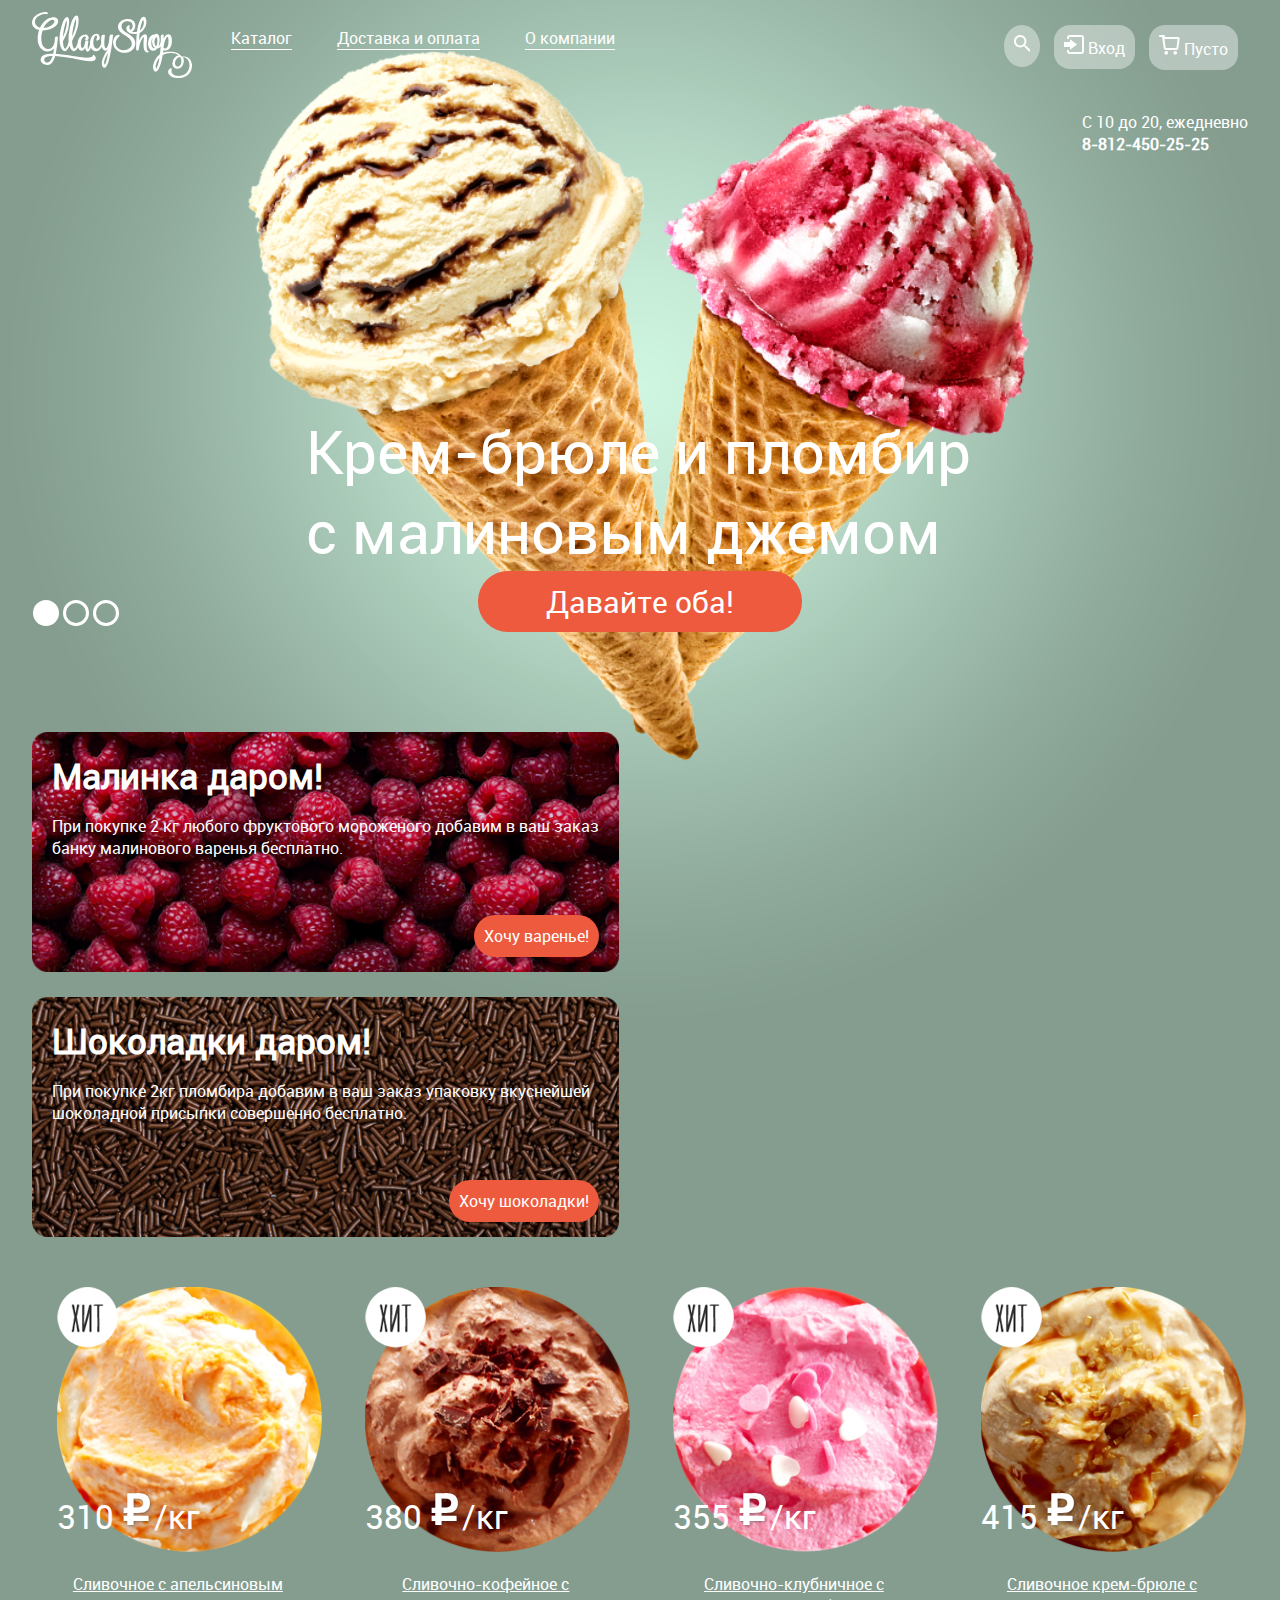
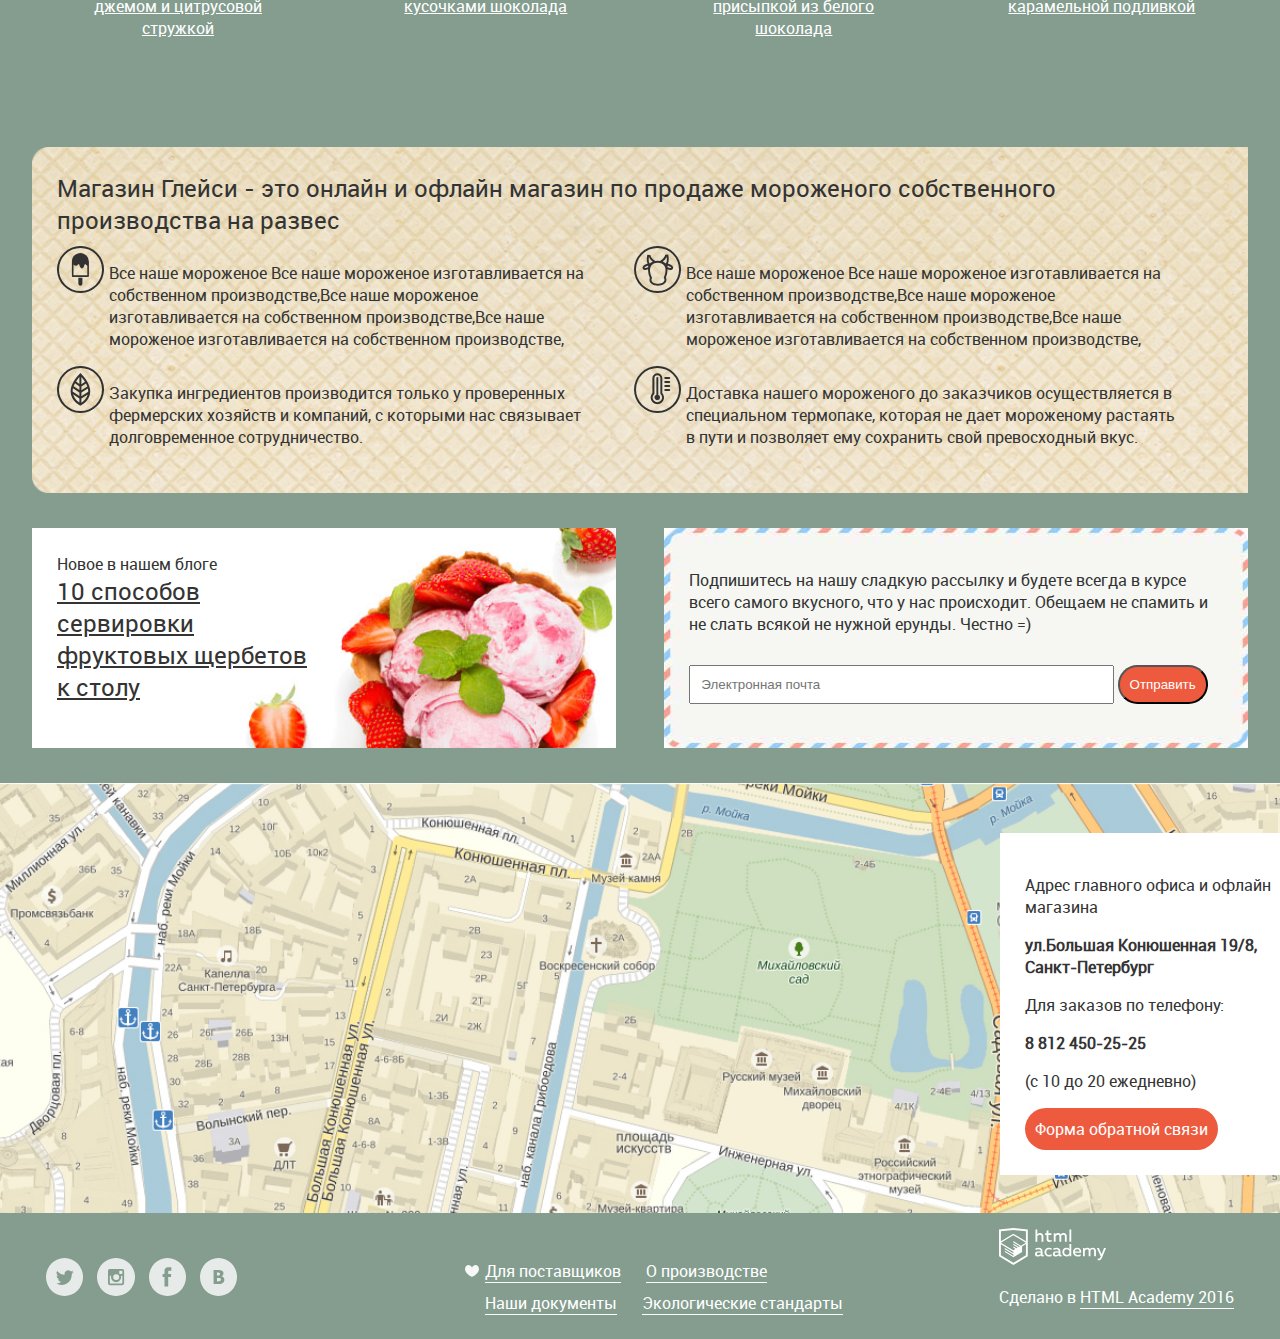
==== commit 3a6f7c30: "JS" ====
--- a/index.html
+++ b/index.html
@@ -35,35 +35,73 @@
         <a href="#" class="header-right-block search-block">
            <svg xmlns="http://www.w3.org/2000/svg" width="16.687" height="16.688" viewBox="0 0 16.687 16.688"><path id="Лупа" class="cls-1" fill="#ffffff" d="M11.936 10.497h-.755l-.263-.26a6.212 6.212 0 1 0-.675.674l.263.263v.755l4.773 4.76 1.423-1.422zm-5.73 0a4.29 4.29 0 1 1 4.3-4.29 4.294 4.294 0 0 1-4.3 4.29z"/></svg>
         </a>
+
+<!--Всплывающее окно "Поиск"!-->
+    <div class="search-popup">
+      <form action="">
+        <input class="text" type="text" name="search" placeholder="Что ищем?">
+    </div>
+
         <a class="header-right-block login-block">
           <svg xmlns="http://www.w3.org/2000/svg" width="20.063" height="19" viewBox="0 0 20.063 19">
-  <defs>
-    <style>
+       <defs>
+       <style>
       .cls-1 {
         fill: #fff;
         fill-opacity: 0.99;
         fill-rule: evenodd;
-      }
-    </style>
-  </defs>
-  <path id="Вход" class="cls-1" d="M973,32.968v-0.96a3,3,0,0,1,3-3h11.059a3,3,0,0,1,3,3V44.986a3,3,0,0,1-3,3H976a3,3,0,0,1-3-3V44h2v2h13V31H975v1.968h-2Zm-3,8.046h6.029v2.743l7.027-5.3-7.027-5.3V35.9H970v5.114Z" transform="translate(-970 -29)"/>
-</svg>
+       }
+      </style>
+      </defs>
+       <path id="Вход" class="cls-1" d="M973,32.968v-0.96a3,3,0,0,1,3-3h11.059a3,3,0,0,1,3,3V44.986a3,3,0,0,1-3,3H976a3,3,0,0,1-3-3V44h2v2h13V31H975v1.968h-2Zm-3,8.046h6.029v2.743l7.027-5.3-7.027-5.3V35.9H970v5.114Z" transform="translate(-970 -29)"/>
+      </svg>
           <span>Вход</span>
         </a>
+
+<!--Всплывающее окно "Вход"!-->
+    <div class="login-popup">
+      <form action="">
+        <input class="text" type="text" name="login" placeholder="Электронная почта">
+        <input class="password" type="password"  placeholder="Пароль">
+        <button class="btn">Войти</button>
+      </form>
+      <a href="#">Забыли пароль?</a>
+      <a href="#">Новая регистрация</a>
+    </div>
+
         <a class="header-right-block basket-block">
           <svg xmlns="http://www.w3.org/2000/svg" width="20.63" height="19.719" viewBox="0 0 20.63 19.719">
-  <defs>
-    <style>
+        <defs>
+        <style>
       .cls-1 {
         fill: #fff;
         fill-rule: evenodd;
-      }
-    </style>
-  </defs>
-  <path id="Корзина" class="cls-1" d="M1092.58,33.46l-1.21,8.912a2.025,2.025,0,0,1-1.88,1.635h-10.88a2.025,2.025,0,0,1-1.88-1.635l-1.47-10.287a3.738,3.738,0,0,1-.13-1.055H1073a1,1,0,0,1,0-2h4a0.992,0.992,0,0,1,.1,1.98h13.97C1092.17,31.01,1092.84,32.141,1092.58,33.46Zm-13.85,8.518-1.31-9h13.2l-0.03.2-1.18,8.788a0.033,0.033,0,0,0-.01.014h-10.67Zm0.52,3.009a1.874,1.874,0,1,1-1.88,1.874A1.874,1.874,0,0,1,1079.25,44.987Zm9,0a1.874,1.874,0,1,1-1.88,1.874A1.874,1.874,0,0,1,1088.25,44.987Z" transform="translate(-1072 -29.031)"/>
-</svg>
+        }
+      </style>
+      </defs>
+      <path id="Корзина" class="cls-1" d="M1092.58,33.46l-1.21,8.912a2.025,2.025,0,0,1-1.88,1.635h-10.88a2.025,2.025,0,0,1-1.88-1.635l-1.47-10.287a3.738,3.738,0,0,1-.13-1.055H1073a1,1,0,0,1,0-2h4a0.992,0.992,0,0,1,.1,1.98h13.97C1092.17,31.01,1092.84,32.141,1092.58,33.46Zm-13.85,8.518-1.31-9h13.2l-0.03.2-1.18,8.788a0.033,0.033,0,0,0-.01.014h-10.67Zm0.52,3.009a1.874,1.874,0,1,1-1.88,1.874A1.874,1.874,0,0,1,1079.25,44.987Zm9,0a1.874,1.874,0,1,1-1.88,1.874A1.874,1.874,0,0,1,1088.25,44.987Z" transform="translate(-1072 -29.031)"/>
+      </svg>
           <span>Пусто</span>
         </a> 
+
+<!--Всплывающее окно "Корзина"!-->
+    <div class="basket-popup">
+      <div class="basket-product">
+        <img src="" alt="">
+        <img src="" alt="">
+        <b>1,5кг*200 руб.</b>
+        <b>300 руб.</b>
+      </div>
+      <div class="basket-product">
+        <img src="" alt="">
+        <img src="" alt="">
+        <b>1,5кг*300 руб.</b>
+        <b>450 руб.</b>
+      </div>
+      <span>Итого:750руб.</span>   
+      <a href="" class="btn">Оформить заказ</a>  
+    </div>
+
         </div>   
         <p class="contact-info">
           С 10 до 20, ежедневно <br>
@@ -73,11 +111,11 @@
         
     </header>
     <div class="container clearfix">
-      <div class="titles">
+      
       <div class="main-title">Крем-брюле и пломбир с малиновым джемом</div>
-      <!--<div class="main-title">Шоколадный пломбир и лимонный щербет</div>
-      <div class="main-title">Пломбир с помадкой и клубничный щербет</div>!-->
-      </div>
+      <div class="main-title">Шоколадный пломбир и лимонный щербет</div>
+      <div class="main-title">Пломбир с помадкой и клубничный щербет</div>
+     
 
         <a href="#" class="btn main-btn">Давайте оба!</a>
       
@@ -160,6 +198,8 @@
     </div>
 
     <div id="map" class="map"> 
+
+      <iframe src="https://www.google.com/maps/embed?pb=!1m18!1m12!1m3!1d1998.5989424123563!2d30.320894615512252!3d59.938796869048616!2m3!1f0!2f0!3f0!3m2!1i1024!2i768!4f13.1!3m3!1m2!1s0x4696310fca5ba729%3A0xea9c53d4493c879f!2z0JHQvtC70YzRiNCw0Y8g0JrQvtC90Y7RiNC10L3QvdCw0Y8g0YPQuy4sIDE5LCDQodCw0L3QutGCLdCf0LXRgtC10YDQsdGD0YDQsywgMTkxMTg2!5e0!3m2!1sru!2sru!4v1455469674551" width="100%" height="430" frameborder="0" style="border:0" allowfullscreen></iframe>
     <div class="contacts-map">
       <p>Адрес главного офиса и офлайн магазина</p>
       <b>ул.Большая Конюшенная 19/8, Санкт-Петербург</b>
@@ -167,7 +207,7 @@
       <b>8 812 450-25-25</b>
       <p>(с 10 до 20 ежедневно)</p>
 
-      <div class="btn">Форма обратной связи</div>
+      <div class="btn btn-form">Форма обратной связи</div>
     </div>              
     </div>
 
@@ -201,7 +241,76 @@
     </div>
 
 
-
+    <div class="feedback">
+      <div class="close"><img src="img/x.svg" alt=""></div>
+      <form action="">
+        <b>Мы обязательно вам ответим!</b>
+        <input  type="text" name="name" placeholder="Как вас зовут?">
+        <input  type="text"  placeholder="Ваша почта для ответа?">
+        <textarea  name="text" id="check3" placeholder="Напишите что-нибудь..."></textarea>
+        <button class="btn">Отправить</button>
+      </form>
+    </div>
+
+
+<script>
+
+  var linksearch = document.querySelector(".search-block");
+  var popupsearch = document.querySelector(".search-popup");
+  var search = popupsearch.querySelector("[name=search]");
+
+  linksearch.addEventListener("click", function(event){
+  event.preventDefault();
+  popupsearch.classList.toggle("search-popup-show");
+  search.focus();
+  });
+
+
+
+  var linklogin = document.querySelector(".login-block");
+  var popuplogin = document.querySelector(".login-popup");
+  var login = popupsearch.querySelector("[name=login]");
+
+  linklogin.addEventListener("click", function(event){
+  event.preventDefault();
+  popuplogin.classList.toggle("login-popup-show");
+  login.focus();
+  });
+
+
+
+  var linkbasket = document.querySelector(".basket-block");
+  var popupbasket = document.querySelector(".basket-popup");
+
+  linkbasket.addEventListener("click", function(event){
+  event.preventDefault();
+  popupbasket.classList.toggle("basket-popup-show");
+  });
+
+
+
+  var linkform = document.querySelector(".btn-form");
+  var popupfeedback = document.querySelector(".feedback");
+  var linkclose = document.querySelector(".close");
+
+  linkform.addEventListener("click", function(event){
+  event.preventDefault();
+  popupfeedback.classList.add("feedback-show");
+  });
+  
+  linkclose.addEventListener("click", function(event){
+  event.preventDefault();
+  popupfeedback.classList.remove("feedback-show");
+  });
+  window.addEventListener("keydown", function(event) {
+    if (event.keyCode === 27) {
+      if (popupfeedback.classList.contains("feedback-show")) {
+       popupfeedback.classList.remove("feedback-show");
+        }
+      }
+    });
+
+</script>
 
   </body>
 </html>
--- a/css/style.css
+++ b/css/style.css
@@ -84,6 +84,7 @@
 }
 
 .main-navigation a{
+  margin: 10px;
   text-decoration: none;
   color: white;
   border-bottom: 1px white solid;
@@ -91,6 +92,7 @@
 
 .main-navigation a:hover{
   padding: 10px;
+  margin: 0px;
   background: white;
   color: #343434;
   border-bottom: none;
@@ -99,6 +101,7 @@
 
 .main-navigation a:active{
   padding: 10px;
+  margin: 0px;
   background: #d07058;
   color: #fff;
   border-bottom: none;
@@ -107,6 +110,7 @@
 
 .main-navigation .active{
   padding: 10px;
+  margin: 0px;
   background: #d07058;
   color: #fff;
   border-bottom: none;
@@ -115,8 +119,9 @@
 
 .main-navigation .active:hover{
   padding: 10px;
+  margin: 0px;
   background: #d07058;
-  color: #343434;
+  color: #fff;
   border-bottom: none;
   border-radius: 1em/1em;
 }
@@ -235,6 +240,11 @@
   left: 90px;
 }
 
+.main-title {
+  display: none;
+}
+
+
 #btn-1:checked ~ .slider-controls label[for="btn-1"],
 #btn-2:checked ~ .slider-controls label[for="btn-2"],
 #btn-3:checked ~ .slider-controls label[for="btn-3"]{
@@ -248,7 +258,7 @@
   background-position: 50% -50px;
 }
 
-#btn-1:checked ~ .titles:nth-child(1) {
+#btn-1:checked ~ .slide-wrapper .main-title:nth-child(1) {
   display: block;
 }
 
@@ -258,10 +268,18 @@
   background-position: 50% -50px;
 }
 
+#btn-2:checked ~ .slide-wrapper .main-title:nth-child(2) {
+  display: block;
+}
+
 #btn-3:checked ~ .slide-wrapper {
   background:url("../img/background-3.png") no-repeat #9d8b84;
   background-size: cover;
   background-position: 50% -50px;
+}
+
+#btn-3:checked ~ .slide-wrapper .main-title:nth-child(3) {
+  display: block;
 }
 
 .banner {
@@ -407,7 +425,8 @@
 }
 
 .map {
-  min-height: 430px;
+  position: relative;
+  height: 430px;
   background: url("../img/map.jpg") no-repeat;
   background-size: cover;
 }
@@ -415,7 +434,7 @@
 .contacts-map {
   width: 250px;
   padding: 25px;
-  position: relative;
+  position: absolute;
   left: 1000px;
   top: 50px;
   color: #343434;
@@ -511,5 +530,85 @@
   width: 25px;
   height: 25px;
   text-align: center;
-
-}+}
+
+.login-popup {
+  display: none;
+  position: absolute;
+}
+
+.login-popup-show {
+  display: block;
+}
+
+.search-popup {
+  position: absolute;
+  display: none;
+}
+
+.search-popup-show {
+  display: block;
+}
+
+.basket-popup {
+  position: absolute;
+  display: none;
+}
+
+.basket-popup-show {
+  display: block;
+}
+
+.feedback {
+  display: none;
+  position: absolute;
+  top: 2100px;
+  left: 30%;
+  width: 470px;
+  min-height: 440px;
+  padding: 25px;
+  background: #f8f7f4;
+  border-radius: 10px;
+  color: #343434;
+}
+
+.feedback b {
+  display: block;
+  margin-bottom: 20px;
+  font-size: 24px;
+}
+
+@keyframes bounce {
+ 0% { transform: translateY(-2000px); }
+ 70% { transform: translateY(30px); }
+ 90% { transform: translateY(-10px); }
+ 100% { transform: translateY(0); }
+ } 
+
+.feedback-show {
+  display: block;
+  animation: bounce 0.6s;
+}
+
+.close {
+  position: relative;
+  left: 465px;
+  top:-10px;
+}
+
+textarea {
+  padding: 10px;
+  width: 95%;
+  min-height: 155px;
+  margin-bottom: 20px;
+}
+
+.feedback input[type="text"] {
+  margin-bottom: 20px;
+}
+
+.feedback .btn {
+  float: right;
+  width: 135px;
+}
+
